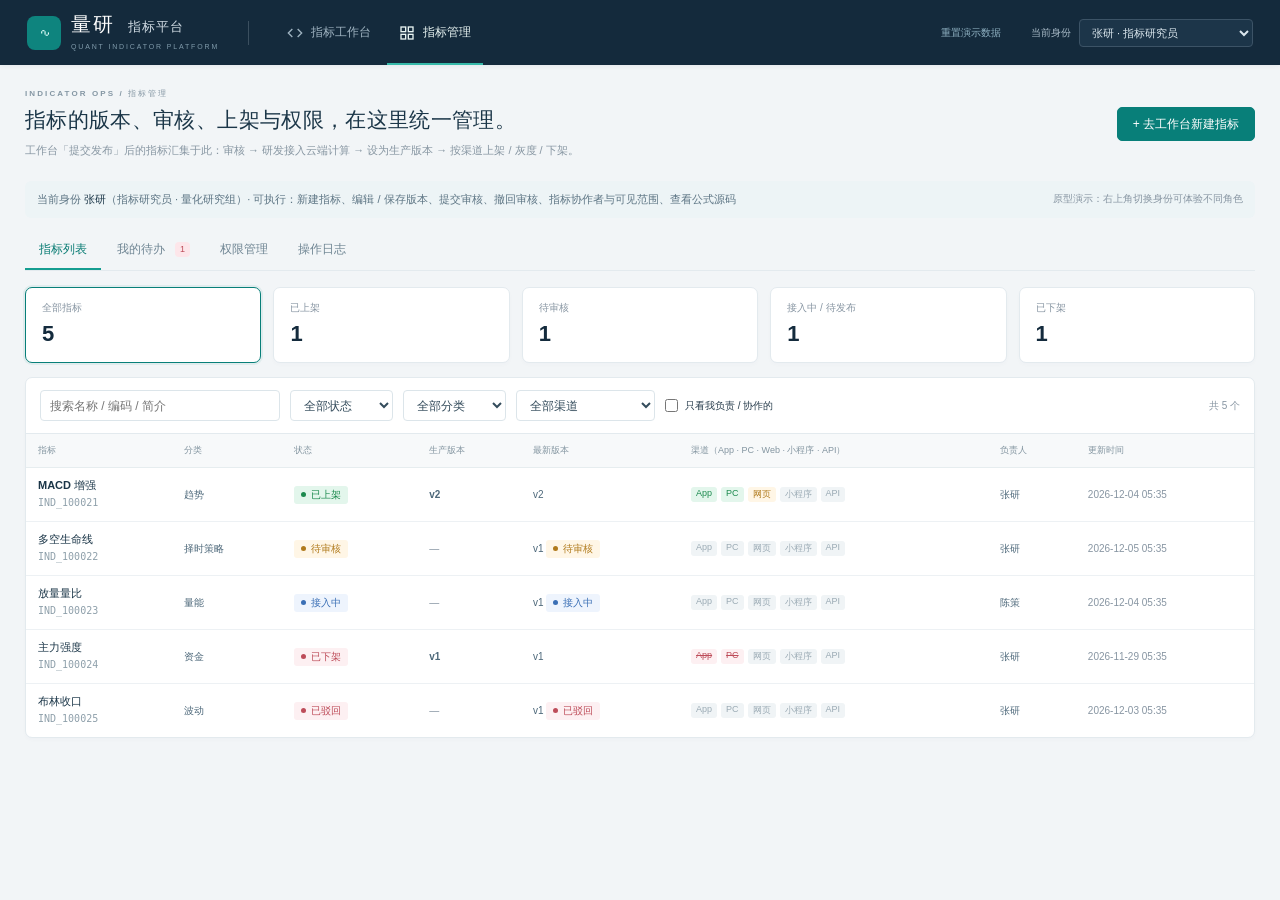
==== admin.html @ 9ba0ec70 "初始发布：量研策略研究工作台静态原型 Co-authored-by: Cursor <cursoragent@cursor.com>" ====
<!doctype html>
<html lang="zh-CN">
  <head>
    <meta charset="UTF-8" />
    <meta name="viewport" content="width=device-width, initial-scale=1.0" />
    <meta name="theme-color" content="#112639" />
    <title>量研 · 指标管理</title>
    <link rel="stylesheet" href="./styles.css?v=20261112m" />
    <link rel="stylesheet" href="./platform.css?v=20261119b" />
  </head>
  <body>
    <header class="topbar">
      <div class="brand">
        <div class="brand-mark" aria-hidden="true">∿</div>
        <div>
          <strong>量研<span>指标平台</span></strong>
          <small>QUANT INDICATOR PLATFORM</small>
        </div>
      </div>
      <nav class="topbar-section topbar-nav" aria-label="平台导航">
        <div class="topbar-divider" aria-hidden="true"></div>
        <a href="./index.html" class="topbar-nav-item"
          ><svg width="16" height="16" viewBox="0 0 24 24" fill="none" stroke="currentColor" stroke-width="2">
            <polyline points="16 18 22 12 16 6" />
            <polyline points="8 6 2 12 8 18" />
          </svg>
          指标工作台</a
        >
        <a href="./admin.html" class="topbar-nav-item active" aria-current="page"
          ><svg width="16" height="16" viewBox="0 0 24 24" fill="none" stroke="currentColor" stroke-width="2">
            <rect x="3" y="3" width="7" height="7" />
            <rect x="14" y="3" width="7" height="7" />
            <rect x="3" y="14" width="7" height="7" />
            <rect x="14" y="14" width="7" height="7" />
          </svg>
          指标管理</a
        >
      </nav>
      <div class="topbar-right">
        <button type="button" class="text-button" id="btn-reset-demo" title="恢复演示数据" style="color: #8fb1c2">重置演示数据</button>
        <label class="identity-switch" title="原型演示：切换身份查看不同角色的可用操作">
          <span>当前身份</span>
          <select id="identity-select" aria-label="切换演示身份"></select>
        </label>
      </div>
    </header>

    <main class="admin-main">
      <div class="page-heading">
        <div>
          <div class="eyebrow">INDICATOR OPS / 指标管理</div>
          <h1>指标的版本、审核、上架与权限，在这里统一管理。</h1>
          <p>工作台「提交发布」后的指标汇集于此：审核 → 研发接入云端计算 → 设为生产版本 → 按渠道上架 / 灰度 / 下架。</p>
        </div>
        <div class="heading-actions">
          <a href="./index.html"><button type="button" class="primary">+ 去工作台新建指标</button></a>
        </div>
      </div>

      <div class="hint-banner" id="identity-banner"></div>

      <div class="admin-tabs" role="tablist" aria-label="指标管理">
        <button type="button" role="tab" data-tab="list" aria-selected="true">指标列表</button>
        <button type="button" role="tab" data-tab="todo" aria-selected="false">我的待办 <span class="count" id="todo-count">0</span></button>
        <button type="button" role="tab" data-tab="perm" aria-selected="false">权限管理</button>
        <button type="button" role="tab" data-tab="logs" aria-selected="false">操作日志</button>
      </div>

      <!-- 指标列表 -->
      <section id="pane-list" role="tabpanel">
        <div class="kpi-row" id="kpi-row"></div>
        <div class="panel">
          <div class="filter-bar">
            <input type="search" id="f-keyword" placeholder="搜索名称 / 编码 / 简介" />
            <select id="f-status" aria-label="状态"></select>
            <select id="f-category" aria-label="分类"></select>
            <select id="f-channel" aria-label="渠道"></select>
            <label class="check-label"><input type="checkbox" id="f-mine" /> 只看我负责 / 协作的</label>
            <span class="spacer"></span>
            <span class="muted small" id="f-summary"></span>
          </div>
          <div class="table-scroll" style="border: 0; border-radius: 0">
            <table class="ind-table">
              <thead>
                <tr>
                  <th>指标</th>
                  <th>分类</th>
                  <th>状态</th>
                  <th>生产版本</th>
                  <th>最新版本</th>
                  <th>渠道（App · PC · Web · 小程序 · API）</th>
                  <th>负责人</th>
                  <th>更新时间</th>
                </tr>
              </thead>
              <tbody id="ind-tbody"></tbody>
            </table>
          </div>
        </div>
      </section>

      <!-- 待办 -->
      <section id="pane-todo" role="tabpanel" hidden></section>

      <!-- 权限 -->
      <section id="pane-perm" role="tabpanel" hidden>
        <div class="grid-2">
          <div class="card">
            <div class="card-head"><h3>平台角色与能力</h3><span class="muted">角色决定「能做什么」，指标级权限决定「能对哪些指标做」</span></div>
            <div class="table-scroll"><table class="perm-matrix" id="perm-matrix"></table></div>
          </div>
          <div class="card">
            <div class="card-head"><h3>成员</h3><span class="muted">仅平台管理员可调整角色</span></div>
            <div class="table-scroll"><table id="member-table"></table></div>
            <div class="card-head" style="margin-top: 16px"><h3>指标级权限规则</h3></div>
            <ul class="muted small" style="margin: 0; padding-left: 16px; line-height: 2">
              <li><b>负责人</b>：创建者默认为负责人，可编辑、提交、管理协作者与可见范围、移交负责人。</li>
              <li><b>编辑协作者</b>：可编辑、保存版本、提交审核；不能改权限。</li>
              <li><b>只读协作者</b>：可查看源码与版本，不能修改。</li>
              <li><b>可见范围</b>：仅负责人与协作者 / 本团队 / 平台全员；审核、研发、运营角色因职责可见全部。</li>
              <li><b>职责分离</b>：提交人不能审核自己的版本；渠道上下架仅发布运营可操作。</li>
              <li><b>不可变版本</b>：保存后的版本源码不可改，修改须生成新版本；生产版本只能被替换或回滚。</li>
            </ul>
          </div>
        </div>
      </section>

      <!-- 日志 -->
      <section id="pane-logs" role="tabpanel" hidden>
        <div class="panel">
          <div class="filter-bar">
            <select id="log-filter-action" aria-label="操作类型"></select>
            <select id="log-filter-ind" aria-label="指标"></select>
            <span class="spacer"></span>
            <span class="muted small">所有状态变更与权限变更均留痕，不可删除</span>
          </div>
          <div class="table-scroll" style="border: 0; border-radius: 0">
            <table>
              <thead><tr><th>时间</th><th>指标</th><th>操作</th><th>操作人</th><th>详情</th></tr></thead>
              <tbody id="log-tbody"></tbody>
            </table>
          </div>
        </div>
      </section>
    </main>

    <!-- 指标详情抽屉 -->
    <div class="detail-overlay" id="detail-overlay" hidden>
      <aside class="detail-drawer" role="dialog" aria-modal="true" aria-labelledby="detail-title">
        <div class="detail-head">
          <div class="detail-head-row">
            <div>
              <h2 id="detail-title"></h2>
              <div class="detail-head-meta" id="detail-meta"></div>
            </div>
            <div class="detail-head-actions" id="detail-actions"></div>
            <button type="button" class="icon-button" id="detail-close" aria-label="关闭">✕</button>
          </div>
          <div class="admin-tabs detail-tabs" role="tablist">
            <button type="button" role="tab" data-dtab="overview" aria-selected="true">概览</button>
            <button type="button" role="tab" data-dtab="versions" aria-selected="false">版本记录</button>
            <button type="button" role="tab" data-dtab="channels" aria-selected="false">分发与上下架</button>
            <button type="button" role="tab" data-dtab="acl" aria-selected="false">权限</button>
            <button type="button" role="tab" data-dtab="logs" aria-selected="false">操作日志</button>
          </div>
        </div>
        <div class="detail-body" id="detail-body"></div>
      </aside>
    </div>

    <!-- 通用操作弹窗 -->
    <div class="modal-mask" id="act-mask" hidden role="presentation">
      <div class="modal modal-md" role="dialog" aria-labelledby="act-title" aria-modal="true">
        <header class="modal-head">
          <h3 id="act-title"></h3>
          <p class="modal-meta" id="act-meta"></p>
        </header>
        <div class="modal-body" id="act-body"></div>
        <footer class="modal-foot">
          <button type="button" id="act-cancel">取消</button>
          <button type="button" class="primary" id="act-ok">确定</button>
        </footer>
      </div>
    </div>

    <div class="toast-region" id="toast-region" aria-live="polite"></div>

    <script src="./indicator-registry.js?v=20261119b"></script>
    <script src="./admin.js?v=20261119a"></script>
  </body>
</html>
---- styles.css ----
/* 量研工作台 · 可交互 HTML 原型 — 视觉对齐参考 demo CSS 变量 */
:root {
  font-family: Inter, -apple-system, BlinkMacSystemFont, "Segoe UI", "PingFang SC",
    "Microsoft YaHei", sans-serif;
  color: #273c4c;
  background: #f2f5f7;
  font-size: 12px;
  font-synthesis: none;
  text-rendering: optimizeLegibility;
  -webkit-font-smoothing: antialiased;
  font-weight: 400;
  --teal: #087f79;
  --teal-hover: #076d68;
  --navy: #142b3d;
  --muted: #8795a2;
  --border: #e3eaee;
  --soft: #f7f9fa;
  --danger: #bd4c59;
  /** 公式编辑器代码区可视高度（不随行数增高） */
  --formula-editor-code-h: 260px;
}

*,
*::before,
*::after {
  box-sizing: border-box;
}

body {
  margin: 0;
  min-width: 360px;
}

button,
input,
select,
textarea {
  font: inherit;
}

button {
  display: inline-flex;
  align-items: center;
  justify-content: center;
  gap: 6px;
  white-space: nowrap;
  border: 1px solid #dce5e9;
  border-radius: 5px;
  background: #fff;
  color: #415766;
  min-height: 31px;
  padding: 6px 11px;
  cursor: pointer;
  line-height: 1.4;
  transition: background 0.15s, border-color 0.15s;
}

button:hover:not(:disabled) {
  background: #f0f7f6;
  border-color: #a9ccc8;
  color: #087b73;
}

button:disabled {
  opacity: 0.45;
  cursor: not-allowed;
}

button.primary {
  color: #fff;
  border-color: var(--teal);
  background: var(--teal);
  font-weight: 500;
}

button.primary:hover:not(:disabled) {
  background: var(--teal-hover);
  border-color: var(--teal-hover);
}

button.text-button {
  border-color: transparent;
  background: transparent;
  padding: 3px 5px;
  min-height: 26px;
  color: var(--teal);
}

button.icon-button {
  border: 0;
  background: transparent;
  padding: 5px;
  min-height: 26px;
  min-width: 26px;
  color: #7e909e;
}

button.danger-button {
  color: var(--danger);
  border-color: #efd1d6;
}

button:focus-visible,
a:focus-visible,
summary:focus-visible {
  outline: 2px solid #16a899;
  outline-offset: 3px;
}

input,
select,
textarea {
  min-width: 0;
  border: 1px solid #dce5ea;
  border-radius: 4px;
  background: #fff;
  color: #344c5c;
  padding: 6px 9px;
  min-height: 31px;
  outline: none;
  transition: border-color 0.15s;
}

input:focus,
select:focus,
textarea:focus {
  border-color: #369e97;
  box-shadow: 0 0 0 2px #0d948812;
}

input:disabled,
select:disabled {
  background: #f3f5f6;
  color: #98a3ad;
}

select {
  padding-right: 24px;
  cursor: pointer;
}

input[type="checkbox"] {
  accent-color: var(--teal);
  width: 13px;
  height: 13px;
  min-height: 0;
  margin: 0;
  vertical-align: middle;
  cursor: pointer;
}

input[type="number"] {
  font-variant-numeric: tabular-nums;
  width: 100%;
  padding-right: 3px;
}

input[type="date"] {
  font-variant-numeric: tabular-nums;
  width: 142px;
  font-size: 11px;
}

textarea {
  resize: vertical;
  width: 100%;
  line-height: 1.7;
}

a {
  color: inherit;
  text-decoration: none;
}

h1,
h2,
h3,
p {
  margin: 0;
}

h2 {
  font-size: 13px;
  font-weight: 600;
}

h3 {
  font-size: 12px;
  font-weight: 600;
  display: flex;
  align-items: center;
  gap: 7px;
}

p {
  line-height: 1.8;
}

small,
.small {
  font-size: 10px;
  line-height: 1.6;
}

strong {
  font-weight: 600;
}

.muted {
  color: var(--muted);
}

.mono {
  font-family: SFMono-Regular, Consolas, monospace;
}

.sr-only {
  position: absolute;
  width: 1px;
  height: 1px;
  padding: 0;
  margin: -1px;
  overflow: hidden;
  clip: rect(0, 0, 0, 0);
  white-space: nowrap;
  border: 0;
}

.skip-link {
  position: absolute;
  left: -9999px;
  z-index: 200;
  padding: 8px 12px;
  background: #fff;
  border: 1px solid var(--border);
}

.skip-link:focus {
  left: 12px;
  top: 12px;
}

/* --- Layout: topbar --- */
.topbar {
  height: 65px;
  background: #142a3c;
  color: #fff;
  display: flex;
  align-items: center;
  padding: 0 27px;
  box-shadow: 0 1px 5px #12334612;
}

.brand {
  display: flex;
  align-items: center;
  gap: 10px;
  flex: none;
}

.brand-mark {
  width: 34px;
  height: 34px;
  border-radius: 8px;
  background: #0e847e;
  display: grid;
  place-items: center;
  color: #e1fffa;
  font-size: 18px;
}

.brand strong {
  font-size: 20px;
  letter-spacing: 2px;
  line-height: 1.1;
}

.brand strong span {
  font-size: 13px;
  font-weight: 400;
  letter-spacing: 1px;
  margin-left: 13px;
  color: #d1dce4;
}

.brand small {
  display: block;
  font-size: 7px;
  letter-spacing: 1.85px;
  color: #809bab;
  margin-top: 6px;
}

.topbar-section {
  height: 100%;
  display: flex;
  align-items: center;
  margin-left: 29px;
  color: #cddde5;
  font-size: 12px;
}

.topbar-section > span:last-child {
  height: 100%;
  border-bottom: 2px solid #36b9a9;
  display: flex;
  align-items: center;
  gap: 8px;
  padding: 2px 8px 0;
}

.topbar-divider {
  height: 24px;
  width: 1px;
  background: #3b4f5f;
  margin-right: 22px;
}

.topbar-right {
  margin-left: auto;
  display: flex;
  align-items: center;
  gap: 24px;
  color: #a9bbc8;
  font-size: 10px;
}

.local-service {
  display: flex;
  align-items: center;
  gap: 7px;
}

.local-service i {
  width: 5px;
  height: 5px;
  border-radius: 50%;
  background: #e4b264;
}

.local-service i.connected {
  background: #51cbb0;
  box-shadow: 0 0 0 3px #51cbb011;
}

.workspace-label {
  border: 1px solid #3c5366;
  border-radius: 4px;
  padding: 5px 9px;
  color: #c5d4de;
}

main {
  padding: 23px 25px 0;
  max-width: 2400px;
  margin: 0 auto;
}

.page-heading {
  display: flex;
  align-items: center;
  justify-content: space-between;
  margin-bottom: 20px;
}

.eyebrow {
  font-size: 8px;
  letter-spacing: 2.1px;
  font-weight: 600;
  color: #8597a4;
}

.page-heading h1 {
  font-size: 21px;
  letter-spacing: 0.35px;
  font-weight: 600;
  color: #1b3648;
  margin: 7px 0;
}

.page-heading p {
  color: #8796a2;
  font-size: 11px;
}

.heading-actions {
  display: flex;
  align-items: flex-end;
  flex-direction: column;
  gap: 9px;
}

.heading-actions button {
  min-height: 34px;
  font-weight: 500;
  padding: 7px 15px;
}

.privacy-note {
  display: flex;
  align-items: center;
  gap: 4px;
  color: #95a2ad;
  font-size: 9px;
}

.panel {
  background: #fff;
  border: 1px solid var(--border);
  border-radius: 7px;
  box-shadow: 0 2px 4px #203d5005;
}

.market-toolbar {
  display: grid;
  column-gap: 13px;
  row-gap: 10px;
  align-items: center;
  width: 100%;
  min-width: 0;
  padding: 14px 17px;
  margin-bottom: 15px;
}

.market-cluster {
  display: flex;
  align-items: center;
  gap: 13px;
  width: max-content;
  justify-self: start;
}

.market-cluster-primary {
  grid-area: primary;
}

.market-cluster-range {
  grid-area: range;
}

.market-cluster-actions {
  grid-area: actions;
}

.market-toolbar .mode-indicator {
  grid-area: status;
  width: max-content;
  justify-self: end;
  margin-left: 0;
}

.market-toolbar .market-scope-hint {
  grid-column: 1 / -1;
}

/* 一行放得下：标的 + 可选区间 + 行情操作 + 右侧状态 */
.market-toolbar[data-layout="wide"]:has(.market-cluster-range:not([hidden])) {
  grid-template-columns: max-content max-content max-content minmax(0, 1fr);
  grid-template-areas: "primary range actions status";
}

.market-toolbar[data-layout="wide"]:not(:has(.market-cluster-range:not([hidden]))) {
  grid-template-columns: max-content max-content minmax(0, 1fr);
  grid-template-areas: "primary actions status";
}

/* 行情类型 + 读取行情整组下到第二行，状态仍在第一行右侧 */
.market-toolbar[data-layout="split"]:has(.market-cluster-range:not([hidden])) {
  grid-template-columns: max-content max-content minmax(0, 1fr);
  grid-template-areas:
    "primary range status"
    "actions actions .";
}

.market-toolbar[data-layout="split"]:not(:has(.market-cluster-range:not([hidden]))) {
  grid-template-columns: max-content minmax(0, 1fr);
  grid-template-areas:
    "primary status"
    "actions .";
}

/* 日期区间再整组下移一行，状态仍在第一行右侧 */
.market-toolbar[data-layout="dates"] {
  grid-template-columns: max-content minmax(0, 1fr);
  grid-template-areas:
    "primary status"
    "range range"
    "actions actions";
}

/* 三组控件各占一行，状态与说明并到最底一行 */
.market-toolbar[data-layout="stack"]:has(.market-cluster-range:not([hidden])) {
  grid-template-columns: minmax(0, 1fr) max-content;
  grid-template-areas:
    "primary primary"
    "range range"
    "actions actions"
    "hint status";
}

.market-toolbar[data-layout="stack"]:not(:has(.market-cluster-range:not([hidden]))) {
  grid-template-columns: minmax(0, 1fr) max-content;
  grid-template-areas:
    "primary primary"
    "actions actions"
    "hint status";
}

.market-toolbar[data-layout="stack"] .market-scope-hint {
  grid-area: hint;
  grid-column: auto;
  align-self: center;
  min-width: 0;
}

.market-toolbar[data-layout="stack"]:not(:has(.market-scope-hint:not([hidden]))) .mode-indicator {
  grid-column: 1 / -1;
}

.toolbar-section-label {
  display: flex;
  align-items: center;
  gap: 8px;
  margin-right: 5px;
  align-self: center;
  color: #375568;
  padding-right: 18px;
  border-right: 1px solid var(--border);
  height: 33px;
  white-space: nowrap;
  flex: none;
}

.field {
  display: flex;
  flex-direction: column;
  gap: 6px;
  min-width: 0;
}

.field > span:first-child {
  font-size: 10px;
  color: #8393a0;
  font-weight: 500;
}

.symbol-field {
  width: 116px;
}

.symbol-search-wrap {
  width: auto;
  min-width: 168px;
  flex: 0 1 240px;
}

.symbol-search-field {
  position: relative;
  width: 100%;
}

.symbol-search-wrap input {
  width: 100%;
}

.symbol-field input {
  font-weight: 600;
  letter-spacing: 0.35px;
}

.symbol-search-list {
  position: absolute;
  left: 0;
  right: 0;
  top: calc(100% + 3px);
  margin: 0;
  padding: 4px 0;
  list-style: none;
  max-height: 220px;
  overflow-y: auto;
  background: #fff;
  border: 1px solid var(--border);
  border-radius: 6px;
  box-shadow: 0 8px 22px rgba(20, 43, 61, 0.12);
  z-index: 40;
}

.symbol-search-item {
  display: flex;
  align-items: baseline;
  gap: 8px;
  padding: 6px 10px;
  cursor: pointer;
  font-size: 11px;
}

.symbol-search-item:hover,
.symbol-search-item.active {
  background: #e8f5f3;
}

.symbol-search-code {
  font-weight: 600;
  color: #142b3d;
  flex-shrink: 0;
}

.symbol-search-name {
  color: var(--muted);
  overflow: hidden;
  text-overflow: ellipsis;
  white-space: nowrap;
}

.ind-pick-intro-block {
  background: #f4faf9;
  border-color: #d4ebe8;
}

.ind-pick-intro .ind-pick-title {
  margin: 0 0 6px;
  font-size: 13px;
  font-weight: 600;
  color: #142b3d;
}

.ind-pick-intro .ind-pick-note {
  margin: 0 0 4px;
  line-height: 1.5;
  font-size: 11px;
}

.mode-field {
  min-width: 170px;
}

.market-scope-field select {
  min-width: 138px;
}

.market-range-fields {
  display: flex;
  align-items: center;
  gap: 13px;
}

.market-range-fields[hidden] {
  display: none !important;
}

.market-scope-hint[hidden] {
  display: none !important;
}

.market-scope-hint {
  margin: 0;
  padding-left: 2px;
}

.date-separator {
  color: #9ba8b1;
  margin-top: 18px;
}

.date-end-wrap {
  position: relative;
  display: inline-flex;
  align-items: center;
  min-width: 9.5rem;
}

.date-end-wrap input[type="date"] {
  width: 100%;
}

.date-end-wrap.is-today input[type="date"]::-webkit-datetime-edit {
  color: transparent;
}

.date-end-wrap.is-today input[type="date"]::-webkit-calendar-picker-indicator {
  opacity: 1;
}

.date-today-badge {
  position: absolute;
  left: 8px;
  top: 50%;
  transform: translateY(-50%);
  font-size: 11px;
  color: #087f79;
  font-weight: 500;
  pointer-events: none;
}

.market-stream-field.market-stream-locked > span {
  color: #9aa5ad;
}

.market-stream-field.market-stream-locked select:disabled {
  opacity: 0.55;
  cursor: not-allowed;
}

.market-load {
  align-self: flex-end;
  height: 31px;
  margin-bottom: 0;
}

.mode-indicator {
  margin-left: auto;
  font-size: 11px;
  white-space: nowrap;
  border-left: 1px solid var(--border);
  padding-left: 20px;
  position: relative;
  color: #bd8731;
}

.mode-indicator small {
  display: block;
  font-size: 9px;
  color: #9aa5ad;
  margin-top: 4px;
}

.mode-indicator.live {
  color: #168877;
}

.mode-indicator.dynamic {
  color: #168877;
}

.mode-indicator.static {
  color: #2f6ebf;
}

.mode-indicator.dynamic small,
.mode-indicator.static small {
  color: inherit;
  opacity: 0.82;
}

.market-stream-field select {
  min-width: 152px;
}

.mode-dot {
  display: inline-block;
  width: 5px;
  height: 5px;
  border-radius: 50%;
  background: currentColor;
  margin-right: 6px;
}

.notice {
  padding: 10px 13px;
  border-radius: 5px;
  font-size: 11px;
  line-height: 1.65;
  border: 1px solid transparent;
  margin: 9px 0;
  overflow-wrap: anywhere;
}

.notice.warning {
  background: #fff9ed;
  border-color: #f2e5c8;
  color: #a67a35;
}

.notice.success {
  background: #f0faf7;
  border-color: #d3eae2;
  color: #287f69;
}

.global-notice {
  display: flex;
  align-items: center;
  gap: 8px;
  margin-bottom: 14px;
}

.global-notice > span {
  flex: 1;
}

.service-notice {
  display: flex;
  align-items: center;
  justify-content: space-between;
  margin: 0 0 12px;
  font-size: 11px;
  color: #83939f;
  background: #edf2f5;
  padding: 4px 10px;
  border-radius: 4px;
}

.workspace-grid {
  display: grid;
  grid-template-columns: minmax(0, 2fr) minmax(0, 3fr);
  gap: 16px;
  align-items: stretch;
  margin-bottom: 17px;
}

.workspace-grid.formula-collapsed {
  grid-template-columns: minmax(0, 0.35fr) minmax(0, 4fr);
}

.panel-heading {
  height: 46px;
  display: flex;
  align-items: center;
  justify-content: space-between;
  border-bottom: 1px solid var(--border);
  padding: 0 15px;
  gap: 10px;
}

.panel-title {
  display: flex;
  align-items: center;
  gap: 7px;
  white-space: nowrap;
}

.section-number {
  font-size: 9px;
  font-family: monospace;
  color: #99abb6;
  border: 1px solid #e2eaee;
  border-radius: 3px;
  padding: 2px 4px;
  margin-right: 3px;
}

.tag {
  display: inline-flex;
  align-items: center;
  gap: 3px;
  font-size: 9px;
  font-weight: 400;
  line-height: 1.6;
  border-radius: 3px;
  padding: 2px 6px;
  white-space: nowrap;
}

.tag.neutral {
  background: #f0f4f6;
  color: #7e939f;
}

.tag.teal {
  background: #eaf7f3;
  color: #168e7e;
}

.formula-panel {
  min-width: 0;
  display: flex;
  flex-direction: column;
  overflow: hidden;
}

.formula-toolbar-v2 {
  display: grid;
  column-gap: 12px;
  row-gap: 8px;
  align-items: center;
  width: 100%;
  min-width: 0;
  padding: 8px 13px;
  border-bottom: 1px solid #eff2f4;
}

.formula-cluster {
  display: flex;
  align-items: center;
  gap: 8px;
  width: max-content;
  justify-self: start;
}

.formula-cluster-ops {
  grid-area: ops;
}

.formula-cluster-plot {
  grid-area: plot;
}

.formula-cluster-save {
  grid-area: save;
  justify-self: end;
}

/* 一行：操作按钮 + 画线方法 + 右侧保存 */
.formula-toolbar-v2[data-layout="wide"] {
  grid-template-columns: max-content max-content minmax(0, 1fr);
  grid-template-areas: "ops plot save";
}

.formula-toolbar-v2[data-layout="wide"] .formula-cluster-save {
  justify-self: end;
}

/* 两行：操作独占首行；次行左画线方法、右保存 */
.formula-toolbar-v2[data-layout="split"] {
  grid-template-columns: minmax(0, 1fr) max-content;
  grid-template-areas:
    "ops ops"
    "plot save";
}

.formula-toolbar-v2[data-layout="split"] .formula-cluster-ops {
  justify-self: start;
}

.formula-toolbar-v2[data-layout="split"] .formula-cluster-plot {
  justify-self: start;
}

.formula-toolbar-v2[data-layout="split"] .formula-cluster-save {
  justify-self: end;
}

.formula-heading-tools {
  display: flex;
  align-items: center;
  gap: 8px;
  flex-shrink: 0;
}

.formula-dialect-label {
  font-size: 10px;
  color: #7e939f;
  white-space: nowrap;
}

.formula-dialect-select {
  min-height: 28px;
  padding: 2px 28px 2px 10px;
  font-size: 11px;
  color: #415766;
  border: 1px solid var(--border);
  border-radius: 5px;
  background: #fff
    url("data:image/svg+xml,%3Csvg xmlns='http://www.w3.org/2000/svg' width='10' height='6' viewBox='0 0 10 6'%3E%3Cpath fill='%238795a2' d='M1 1l4 4 4-4'/%3E%3C/svg%3E")
    no-repeat right 8px center;
  appearance: none;
  cursor: pointer;
  min-width: 96px;
}

.plot-draw-label {
  font-size: 0.78rem;
  color: var(--muted, #6b7280);
  margin-left: 0.35rem;
  white-space: nowrap;
}

.plot-draw-select {
  font-size: 0.82rem;
  padding: 0.28rem 0.45rem;
  border-radius: 6px;
  border: 1px solid var(--border, #e2e6ed);
  background: #fff;
  color: inherit;
  max-width: 9.5rem;
}

.formula-dialect-select:disabled {
  opacity: 0.5;
  cursor: not-allowed;
  background-color: #f4f7f9;
}

.formula-toolbar-v2 .btn-sm {
  min-height: 28px;
  padding: 4px 11px;
  font-size: 11px;
}

#btn-import-indicator,
.btn-import-indicator {
  display: none !important;
}

#formula-heading-tools {
  display: none !important;
}

.formula-toolbar-legacy {
  display: none;
}

.modal-mask {
  position: fixed;
  inset: 0;
  z-index: 200;
  background: rgba(20, 43, 61, 0.42);
  display: flex;
  align-items: center;
  justify-content: center;
  padding: 16px;
}

.modal-mask[hidden] {
  display: none !important;
}

.modal {
  background: #fff;
  border-radius: 8px;
  box-shadow: 0 16px 48px rgba(16, 41, 61, 0.22);
  max-height: min(92vh, 720px);
  display: flex;
  flex-direction: column;
  width: min(560px, 96vw);
  border: 1px solid #e3eaee;
}

.modal-lg {
  width: min(920px, 98vw);
}

.modal-md {
  width: min(680px, 96vw);
}

.modal-ind-import {
  width: min(780px, 96vw);
}

.modal-head {
  padding: 14px 16px 10px;
  border-bottom: 1px solid #eef2f5;
}

.modal-head h3 {
  margin: 0;
  font-size: 15px;
  color: #142b3d;
}

.modal-meta {
  margin: 6px 0 0;
  font-size: 10px;
  color: #8795a2;
}

.modal-body {
  padding: 12px 16px;
  overflow: auto;
  flex: 1;
}

/* 插入函数：主体不整体滚动，由分类/列表/说明分区滚动；说明贴在底栏按钮上方 */
.modal-body-fn {
  display: flex;
  flex-direction: column;
  overflow: hidden;
  min-height: 0;
}

.modal-body-fn .fn-dlg {
  flex: 1 1 auto;
  min-height: 0;
}

.modal-foot {
  padding: 10px 16px;
  border-top: 1px solid #eef2f5;
  display: flex;
  justify-content: flex-end;
  gap: 8px;
}

.fn-toolbar {
  display: flex;
  gap: 10px;
  align-items: center;
  margin-bottom: 10px;
  flex-wrap: wrap;
}

.fn-toolbar input[type="search"] {
  flex: 1;
  min-width: 200px;
  min-height: 30px;
  padding: 5px 10px;
  border: 1px solid #dce5e9;
  border-radius: 5px;
  font-size: 11px;
}

.chk {
  display: inline-flex;
  align-items: center;
  gap: 5px;
  font-size: 10px;
  color: #5a6d7a;
  cursor: pointer;
  white-space: nowrap;
}

.fn-dlg {
  display: flex;
  gap: 10px;
  height: min(420px, 52vh);
  min-height: 280px;
  min-width: 0;
}

.fn-dlg-pick {
  display: flex;
  gap: 10px;
  min-width: 0;
  min-height: 0;
}

.fn-dlg[data-layout="wide"] {
  flex-direction: row;
  align-items: stretch;
}

.fn-dlg[data-layout="wide"] .fn-dlg-pick {
  flex-shrink: 0;
}

.fn-dlg[data-layout="wide"] .fn-detail {
  flex: 1 1 0;
  min-width: 0;
}

/* 窄屏：上为分类+列表，下为与两列同宽的说明（固定于取消/插入按钮上方） */
.fn-dlg[data-layout="stack"] {
  flex-direction: column;
  height: auto;
  max-height: min(440px, 56vh);
}

.fn-dlg[data-layout="stack"] .fn-dlg-pick {
  flex: 1 1 0;
  min-height: 140px;
  overflow: hidden;
}

.fn-dlg[data-layout="stack"] .fn-cats,
.fn-dlg[data-layout="stack"] .fn-list {
  max-height: 100%;
  overflow-y: auto;
}

.fn-dlg[data-layout="stack"] .fn-list {
  flex: 1 1 0;
  width: auto;
  min-width: 160px;
}

.fn-dlg[data-layout="stack"] .fn-detail {
  flex: 0 0 auto;
  width: 100%;
  height: min(168px, 30vh);
  min-height: 120px;
  max-height: min(200px, 34vh);
  overflow-y: auto;
  border-color: #d4ebe7;
  box-shadow: inset 0 2px 0 #eaf7f3;
}

.fn-cats {
  width: 148px;
  flex-shrink: 0;
  border: 1px solid #e5e8ef;
  border-radius: 6px;
  overflow-y: auto;
  font-size: 11px;
}

.fn-cats div {
  padding: 6px 10px;
  cursor: pointer;
  display: flex;
  justify-content: space-between;
  gap: 6px;
  border-bottom: 1px solid #f4f6f9;
}

.fn-cats div:hover {
  background: #f0f7f6;
}

.fn-cats div.active {
  background: #eaf7f3;
  color: #087f79;
  font-weight: 600;
}

.fn-list {
  width: 260px;
  flex-shrink: 0;
  border: 1px solid #e5e8ef;
  border-radius: 6px;
  overflow-y: auto;
  font-size: 11px;
}

.fn-list div[data-idx] {
  padding: 5px 10px;
  cursor: pointer;
  display: flex;
  justify-content: space-between;
  gap: 6px;
  border-bottom: 1px solid #f2f4f8;
}

.fn-list div[data-idx]:hover {
  background: #f0f7f6;
}

.fn-list div[data-idx].active {
  background: #087f79;
  color: #fff;
}

.fn-list div[data-idx].active .muted {
  color: #d4ede9;
}

.fn-list b {
  font-family: Consolas, ui-monospace, monospace;
  font-weight: 600;
}

.fn-detail {
  flex: 1;
  min-width: 0;
  border: 1px solid #e5e8ef;
  border-radius: 6px;
  padding: 12px;
  overflow-y: auto;
  font-size: 11px;
  line-height: 1.65;
}

.fn-detail h4 {
  margin: 0 0 8px;
  font-size: 14px;
  font-family: Consolas, ui-monospace, monospace;
}

.fn-title-cn {
  font-family: inherit;
  font-size: 12px;
  font-weight: normal;
  color: #415766;
}

.fn-usage {
  margin: 6px 0 0;
  padding: 8px 10px;
  background: #f7f9fa;
  border-radius: 4px;
  white-space: pre-wrap;
  word-break: break-word;
  font-family: Consolas, ui-monospace, monospace;
  font-size: 10px;
}

.fn-badge {
  display: inline-block;
  font-size: 9px;
  padding: 1px 6px;
  border-radius: 8px;
  margin-left: 4px;
  vertical-align: middle;
}

.fn-badge-calc {
  background: #eaf7f3;
  color: #087f79;
}

.fn-badge-nocalc {
  background: #eef0f4;
  color: #7c8ba1;
}

.fn-badge-future {
  background: #fff3e0;
  color: #c76a00;
  border-color: #f0c78a;
}

.fn-badge-mai {
  background: #e8f0fe;
  color: #2f5fd0;
}

.ind-tabs {
  display: flex;
  gap: 4px;
  margin-top: 10px;
}

.ind-tabs button {
  min-height: 26px;
  padding: 3px 12px;
  font-size: 10px;
}

.ind-tabs button.active {
  background: #eaf7f3;
  border-color: #a9ccc8;
  color: #087b73;
}

.modal-ind-import.ind-dialog-pick .ind-import-only-tabs,
.modal-ind-import.ind-dialog-pick #ind-import-tabs {
  display: none !important;
  height: 0;
  margin: 0 !important;
  overflow: hidden;
  visibility: hidden;
}

.ind-search {
  width: 100%;
  min-height: 30px;
  padding: 5px 10px;
  margin-bottom: 10px;
  border: 1px solid #dce5e9;
  border-radius: 5px;
  font-size: 11px;
}

.ind-dlg {
  display: flex;
  gap: 10px;
  height: min(360px, 48vh);
  min-height: 240px;
}

.ind-list {
  width: 46%;
  flex-shrink: 0;
  border: 1px solid #e5e8ef;
  border-radius: 6px;
  overflow-y: auto;
  font-size: 11px;
}

.ind-row {
  padding: 8px 10px;
  border-bottom: 1px solid #f2f4f8;
  cursor: pointer;
  display: flex;
  flex-direction: column;
  gap: 2px;
}

.ind-row:hover {
  background: #f7faf9;
}

.ind-row.active {
  background: #eaf7f3;
  box-shadow: inset 3px 0 0 #087f79;
}

.ind-row b {
  font-family: Consolas, ui-monospace, monospace;
  color: #142b3d;
}

.ind-sub {
  font-size: 9px;
}

.ind-detail {
  flex: 1;
  border: 1px solid #e5e8ef;
  border-radius: 6px;
  padding: 12px;
  overflow-y: auto;
  font-size: 11px;
  line-height: 1.6;
}

.ind-detail h4 {
  margin: 0 0 8px;
  font-size: 14px;
}

.ind-formula-source-pre {
  margin: 0;
  padding: 10px 12px;
  max-height: min(320px, 42vh);
  overflow: auto;
  background: #f7f9fb;
  border: 1px solid #e5e8ef;
  border-radius: 6px;
  font-size: 10.5px;
  line-height: 1.55;
  white-space: pre-wrap;
  word-break: break-word;
}

.ind-dialog-pick .ind-search {
  margin-bottom: 10px;
}

.ind-config {
  display: flex;
  flex-direction: column;
  gap: 12px;
}

.ind-config-block {
  border: 1px solid #eef2f5;
  border-radius: 6px;
  padding: 10px;
  background: #fbfcfd;
}

.ind-config-title {
  margin: 0 0 8px;
  font-size: 12px;
  font-weight: 600;
  color: #142b3d;
}

.ind-config-tip {
  margin: 0 0 8px;
  line-height: 1.45;
}

.ind-config-empty {
  margin: 0;
  padding: 24px 8px;
  text-align: center;
}

.ind-param-grid {
  display: grid;
  grid-template-columns: repeat(2, minmax(0, 1fr));
  gap: 8px;
}

.ind-param-row {
  display: flex;
  align-items: center;
  gap: 8px;
  font-size: 11px;
}

.ind-param-key {
  font-family: Consolas, ui-monospace, monospace;
  min-width: 2.8em;
  color: #415766;
}

.ind-param-input {
  flex: 1;
  min-width: 0;
  min-height: 28px;
  padding: 2px 8px;
  border: 1px solid #dce5e9;
  border-radius: 4px;
  font-family: Consolas, ui-monospace, monospace;
  font-size: 11px;
}

.ind-out-list {
  display: flex;
  flex-direction: column;
  gap: 6px;
  max-height: 200px;
  overflow-y: auto;
}

.ind-out-row {
  display: grid;
  grid-template-columns: auto 1fr auto auto minmax(72px, 96px);
  align-items: center;
  gap: 6px;
  padding: 6px 8px;
  border: 1px solid #e8edf0;
  border-radius: 5px;
  background: #fff;
  font-size: 11px;
}

.ind-out-check {
  display: inline-flex;
  align-items: center;
  gap: 6px;
  cursor: pointer;
  white-space: nowrap;
}

.ind-out-name {
  font-family: Consolas, ui-monospace, monospace;
  font-weight: 600;
  color: #087f79;
}

.ind-out-hint {
  font-size: 10px;
  overflow: hidden;
  text-overflow: ellipsis;
  white-space: nowrap;
}

.ind-out-arrow {
  font-size: 10px;
}

.ind-out-var {
  min-height: 26px;
  padding: 2px 6px;
  border: 1px solid #dce5e9;
  border-radius: 4px;
  font-family: Consolas, ui-monospace, monospace;
  font-size: 10px;
  text-transform: uppercase;
}

@media (max-width: 900px) {
  .ind-param-grid {
    grid-template-columns: 1fr;
  }
  .ind-out-row {
    grid-template-columns: 1fr 1fr;
    grid-template-rows: auto auto;
  }
  .ind-out-hint {
    grid-column: 1 / -1;
  }
}

.ind-source-preview {
  margin: 8px 0;
  padding: 8px;
  background: #f7f9fa;
  border-radius: 4px;
  font-size: 10px;
  max-height: 180px;
  overflow: auto;
  white-space: pre-wrap;
}

.editor-filebar {
  height: 31px;
  background: #fbfcfd;
  display: flex;
  align-items: center;
  gap: 6px;
  padding: 0 10px 0 15px;
  color: #4a5f6d;
  border-bottom: 1px solid #f0f3f5;
  font-size: 10px;
  min-width: 0;
}

.editor-filebar-main {
  display: flex;
  align-items: center;
  gap: 4px;
  min-width: 0;
  flex: 1 1 auto;
  width: 100%;
}

.editor-filebar-label {
  flex: 1 1 auto;
  min-width: 0;
  overflow: hidden;
  text-overflow: ellipsis;
  white-space: nowrap;
  color: #365364;
  font-size: 10px;
}

.editor-filebar-gear {
  flex: 0 0 auto;
  min-height: 26px;
  min-width: 26px;
  padding: 4px;
  margin-right: -2px;
  color: #6d8391;
}

.editor-filebar-gear:hover:not(:disabled) {
  color: #087f79;
}

.editor-filebar-gear:disabled,
.editor-filebar-gear[hidden] {
  display: none;
}

.formula-meta-name-field {
  display: flex;
  flex-direction: column;
  gap: 4px;
  margin-bottom: 12px;
  font-size: 11px;
  color: #5a6d7a;
}

.formula-meta-name-field input {
  min-height: 30px;
  padding: 5px 10px;
  border: 1px solid #dce5e9;
  border-radius: 5px;
}

.formula-meta-params-head,
.formula-meta-param-row {
  display: grid;
  grid-template-columns: minmax(0, 1.1fr) minmax(0, 1fr) 28px;
  gap: 8px;
  align-items: center;
}

.formula-meta-params-head {
  margin-bottom: 6px;
}

.formula-meta-params {
  display: flex;
  flex-direction: column;
  gap: 6px;
  max-height: min(280px, 42vh);
  overflow-y: auto;
  margin-bottom: 10px;
}

.formula-meta-param-row input {
  min-height: 28px;
  padding: 4px 8px;
  border: 1px solid #dce5e9;
  border-radius: 5px;
  font-size: 11px;
  min-width: 0;
}

.formula-meta-param-remove {
  min-height: 26px;
  min-width: 26px;
  padding: 2px;
  color: #8fa0ab;
}

.formula-meta-add {
  width: 100%;
}

.formula-meta-add:disabled {
  opacity: 0.45;
}

.editor-host {
  position: relative;
  overflow: hidden;
  display: flex;
  flex-direction: column;
  flex: 0 0 auto;
  height: calc(var(--formula-editor-code-h) + 29px);
  min-height: calc(var(--formula-editor-code-h) + 29px);
  max-height: calc(var(--formula-editor-code-h) + 29px);
}

.editor-host[data-editor-mode="custom"] .builtin-placeholder {
  display: none !important;
  visibility: hidden;
  pointer-events: none;
}

.editor-host[data-editor-mode="builtin"] .code-wrap,
.editor-host[data-editor-mode="builtin"] .formula-editor-statusbar,
.editor-host[data-editor-mode="builtin"] #textarea-formula {
  display: none !important;
  visibility: hidden;
  pointer-events: none;
}

.editor-host[data-editor-mode="builtin"] .builtin-placeholder {
  display: flex !important;
  position: absolute;
  inset: 0;
  z-index: 3;
  height: auto;
  min-height: 0;
}

.code-wrap {
  position: relative;
  display: flex;
  flex: 0 0 var(--formula-editor-code-h);
  height: var(--formula-editor-code-h);
  max-height: var(--formula-editor-code-h);
  min-height: 0;
  border: 1px solid #dce5ea;
  border-radius: 4px;
  background: #fff;
  overflow: hidden;
  font-family: SFMono-Regular, Consolas, monospace;
  font-size: 11px;
  line-height: 20px;
}

.code-gutter {
  width: 42px;
  flex: 0 0 42px;
  align-self: stretch;
  min-height: 0;
  max-height: 100%;
  background: #f7f9fa;
  border-right: 1px solid #e3eaee;
  color: #a0b0ba;
  text-align: right;
  padding: 8px 6px 8px 0;
  overflow: hidden;
  white-space: pre;
  user-select: none;
  line-height: 20px;
}

.code-gutter .err {
  color: #bd4c59;
  font-weight: 700;
}

.code-area {
  position: relative;
  flex: 1 1 0;
  min-width: 0;
  min-height: 0;
  max-height: 100%;
  overflow: hidden;
  contain: layout paint;
}

.code-area pre,
.code-area textarea {
  position: absolute;
  inset: 0;
  margin: 0;
  padding: 8px 10px;
  border: none;
  font: inherit;
  line-height: 20px;
  white-space: pre;
  overflow: auto;
  tab-size: 4;
  letter-spacing: 0;
  resize: none;
  outline: none;
  width: 100%;
  height: 100%;
  border-radius: 0;
  min-height: 0;
}

.code-area pre {
  color: #344c5c;
  pointer-events: none;
}

.code-area textarea {
  color: transparent;
  background: transparent;
  caret-color: #273c4c;
  cursor: text;
}

.code-wrap[hidden],
.code-wrap[hidden] * {
  pointer-events: none !important;
}

.code-area textarea::selection {
  background: rgba(8, 127, 121, 0.22);
  color: transparent;
}

.code-area pre span {
  font-weight: 400;
  font-style: normal;
}

.hl-fn {
  color: #2f5fd0;
}

.hl-attr {
  color: #8e44ad;
}

.hl-num {
  color: #d35400;
}

.hl-str {
  color: #a0522d;
}

.hl-cmt {
  color: #1a9d49;
}

.hl-out {
  color: #c0392b;
}

.hl-param {
  color: #0f8a9c;
}

.hl-err {
  background: rgba(214, 69, 69, 0.14);
  border-radius: 2px;
}

.formula-fn-tooltip {
  position: fixed;
  z-index: 600;
  max-width: min(420px, 92vw);
  padding: 10px 12px;
  background: #fff;
  border: 1px solid #dce5ea;
  border-radius: 8px;
  box-shadow: 0 8px 28px rgba(20, 45, 70, 0.12);
  font-size: 12px;
  line-height: 1.45;
  color: #344c5c;
  pointer-events: none;
}

.formula-fn-tooltip strong {
  display: block;
  margin-bottom: 4px;
  color: #1a3a52;
  font-size: 12px;
}

.formula-fn-tooltip p {
  margin: 4px 0 0;
}

.formula-fn-tooltip-u {
  color: #5a7080;
  font-family: SFMono-Regular, Consolas, ui-monospace, monospace;
  font-size: 11px;
}

.formula-ac-list {
  position: fixed;
  z-index: 650;
  margin: 0;
  padding: 4px 0;
  list-style: none;
  max-height: min(220px, 40vh);
  overflow: auto;
  background: #fff;
  border: 1px solid #c5d4dc;
  border-radius: 6px;
  box-shadow: 0 8px 28px rgba(20, 45, 70, 0.14);
  font-size: 11px;
  pointer-events: auto;
}

.formula-ac-item {
  padding: 5px 10px;
  cursor: pointer;
  display: flex;
  gap: 8px;
  align-items: baseline;
}

.formula-ac-item:hover,
.formula-ac-item.active {
  background: rgba(47, 125, 225, 0.1);
}

.formula-ac-item b {
  color: #2f5fd0;
  font-weight: 600;
}

.formula-ac-item .muted {
  color: #8a94a6;
  font-size: 10px;
}

.formula-editor-statusbar {
  display: flex;
  justify-content: space-between;
  gap: 12px;
  font-size: 10px;
  color: #6d8391;
  background: #f7f9fa;
  border: 1px solid #e3eaee;
  border-top: none;
  border-radius: 0 0 4px 4px;
  padding: 5px 10px;
  flex: 0 0 29px;
  min-height: 29px;
  max-height: 29px;
}

.formula-editor-statusbar .hint {
  color: #2f5fd0;
  overflow: hidden;
  text-overflow: ellipsis;
  white-space: nowrap;
  flex: 1;
}

.editor-status {
  height: 27px;
  padding: 0 13px;
  display: flex;
  align-items: center;
  justify-content: space-between;
  gap: 8px;
  font-size: 9px;
  color: #8c9ca7;
  border-top: 1px solid #f0f3f5;
}

.status-dot,
.error-dot {
  display: inline-block;
  width: 5px;
  height: 5px;
  border-radius: 50%;
  background: #40a698;
  flex: none;
}

.error-dot {
  background: #db6272;
}

.formula-constraint {
  margin: 8px 13px 0;
  padding: 7px 9px;
  border: 1px solid #d9e7e3;
  border-radius: 4px;
  background: #f4f9f7;
  color: #55716a;
  font-size: 10px;
  line-height: 1.5;
}

.formula-actions {
  min-height: 55px;
  display: flex;
  align-items: center;
  justify-content: flex-end;
  padding: 10px 13px;
  border-top: 1px solid var(--border);
  gap: 8px;
}

.diagnostics {
  list-style: none;
  padding: 3px 7px;
  margin: 0;
  border-top: 1px solid var(--border);
  max-height: 100px;
  overflow: auto;
}

.diagnostics li {
  padding: 5px;
  font-size: 10px;
}

.formula-syntax-panel {
  margin: 8px 14px 0;
  border: 1px solid #dce5ea;
  border-radius: 6px;
  background: #f7fafb;
  overflow: hidden;
}

.formula-syntax-head {
  display: flex;
  align-items: center;
  justify-content: space-between;
  gap: 12px;
  padding: 8px 12px;
  background: linear-gradient(180deg, #eef4f6, #f7fafb);
  border-bottom: 1px solid #e3eaee;
  font-size: 11px;
}

.formula-syntax-head strong {
  color: #142b3d;
  font-weight: 600;
}

.formula-syntax-list {
  list-style: none;
  margin: 0;
  padding: 8px 12px 10px;
  max-height: 120px;
  overflow: auto;
  font-size: 10px;
  line-height: 1.55;
}

.formula-syntax-list li {
  padding: 3px 0;
}

.formula-syntax-list li.err {
  color: #bd4c59;
}

.formula-syntax-list li.warn {
  color: #a67c00;
}

.formula-syntax-list li.ok {
  color: #087f79;
}

.formula-syntax-list li.hint {
  color: #8795a2;
}

.builtin-placeholder {
  height: 100%;
  min-height: 0;
  max-height: 100%;
  display: flex;
  flex-direction: column;
  align-items: center;
  justify-content: center;
  gap: 14px;
  background: linear-gradient(150deg, #fff, #f6fafb);
  color: #6d8997;
  text-align: center;
  padding: 25px;
}

.builtin-placeholder h3 {
  font-size: 18px;
  color: #2c5363;
}

.builtin-icon {
  font-size: 36px;
  color: #158f84;
}

.chart-panel {
  min-width: 0;
  display: flex;
  flex-direction: column;
  overflow: hidden;
  min-height: 0;
}

.market-chart {
  position: relative;
  flex: 1 1 auto;
  display: flex;
  flex-direction: column;
  min-height: 420px;
  min-width: 0;
}

.chart-tabs {
  display: flex;
  gap: 4px;
  margin-left: auto;
}

.chart-tabs button {
  min-height: 26px;
  padding: 4px 10px;
  font-size: 10px;
}

.chart-tabs button[aria-selected="true"] {
  background: #eaf7f3;
  border-color: #a9ccc8;
  color: #087b73;
}

.chart-panel-heading {
  flex-wrap: wrap;
  gap: 8px 14px;
}

.chart-panel[data-layout="compact"] .chart-panel-heading {
  justify-content: flex-start;
}

.chart-panel[data-layout="compact"] .chart-heading-title {
  display: none;
}

.chart-panel[data-layout="compact"] .chart-heading-quote {
  margin-left: 0;
  justify-content: flex-start;
  width: 100%;
}

.chart-heading-quote {
  display: flex;
  align-items: center;
  flex-wrap: wrap;
  justify-content: flex-end;
  gap: 10px 14px;
  margin-left: auto;
  min-width: 0;
}

.chart-symbol {
  display: inline-flex;
  align-items: baseline;
  gap: 8px;
  font-weight: 600;
  white-space: nowrap;
  font-size: 12px;
  color: #365364;
}

.chart-symbol-name {
  font-weight: 600;
  color: #142b3d;
  max-width: 8em;
  overflow: hidden;
  text-overflow: ellipsis;
}

.chart-symbol-code {
  font-weight: 600;
  color: #365364;
}

.ohlc {
  display: flex;
  flex-wrap: wrap;
  align-items: center;
  gap: 10px;
  font-size: 9px;
  color: #8fa0ab;
}

.ohlc b {
  color: #637c8c;
  font-weight: 500;
  font-variant-numeric: tabular-nums;
}

.chart-period-toolbar {
  display: flex;
  align-items: center;
  justify-content: space-between;
  gap: 10px;
  min-height: 36px;
  padding: 2px 14px 0;
  border-bottom: none;
  width: 100%;
  min-width: 0;
}

.chart-cluster-period {
  display: flex;
  align-items: center;
  min-width: 0;
  flex: 0 1 auto;
}

.chart-toolbar-trailing {
  display: flex;
  align-items: center;
  gap: 8px;
  flex-shrink: 0;
  margin-left: auto;
}

.chart-panel[data-layout="compact"] .chart-period-toolbar {
  display: grid;
  grid-template-columns: minmax(0, 1fr) auto;
  column-gap: 10px;
  row-gap: 8px;
  grid-template-areas:
    "period period"
    "adj refresh";
  align-items: center;
}

.chart-panel[data-layout="compact"] .chart-toolbar-trailing {
  display: contents;
}

.chart-panel[data-layout="compact"] .chart-cluster-period {
  grid-area: period;
  justify-self: start;
}

.chart-panel[data-layout="compact"] .chart-adj-switch {
  grid-area: adj;
  justify-self: start;
}

.chart-panel[data-layout="compact"] .chart-cluster-refresh {
  grid-area: refresh;
  justify-self: end;
}

.chart-period-switch {
  display: inline-flex;
  flex-wrap: wrap;
  border: 1px solid var(--border);
  border-radius: 5px;
  overflow: hidden;
  background: #fff;
  max-width: 100%;
}

.chart-period-switch button {
  min-height: 26px;
  padding: 3px 8px;
  font-size: 9px;
  border: none;
  border-radius: 0;
  border-right: 1px solid var(--border);
  background: transparent;
  color: #6b7f8c;
}

.chart-period-switch button:last-child {
  border-right: none;
}

.chart-period-switch button.active {
  background: #eaf7f3;
  color: #087b73;
  font-weight: 500;
}

.chart-period-switch button:hover:not(.active) {
  background: #f4f9f8;
}

.chart-period-tools {
  display: flex;
  align-items: center;
  gap: 8px;
  flex-shrink: 0;
  margin-left: auto;
}

.chart-adj-switch {
  display: inline-flex;
  border: 1px solid var(--border);
  border-radius: 5px;
  overflow: hidden;
  background: #fff;
}

.chart-adj-switch button {
  min-height: 26px;
  padding: 3px 9px;
  font-size: 9px;
  border: none;
  border-radius: 0;
  border-right: 1px solid var(--border);
  background: transparent;
  color: #6b7f8c;
}

.chart-adj-switch button:last-child {
  border-right: none;
}

.chart-adj-switch button.active {
  background: #eaf7f3;
  color: #087b73;
  font-weight: 500;
}

.chart-adj-switch button:hover:not(.active) {
  background: #f4f9f8;
}

.plot-legend-tools {
  display: inline-flex;
  align-items: center;
  gap: 4px;
  margin-left: auto;
  flex-shrink: 0;
}

.plot-legend-text-link {
  min-height: unset;
  padding: 0 2px;
  border: none;
  background: none;
  box-shadow: none;
  font-size: 10px;
  font-weight: 500;
  color: #8795a2;
  cursor: pointer;
  white-space: nowrap;
}

.plot-legend-text-link:hover {
  color: #087f79;
  text-decoration: underline;
  background: none;
  border: none;
}

.plot-legend-gear {
  display: inline-flex;
  align-items: center;
  justify-content: center;
  min-width: 22px;
  min-height: 22px;
  padding: 2px;
  border: none;
  background: none;
  color: #9aa5ad;
  cursor: pointer;
  border-radius: 4px;
  box-shadow: none;
}

.plot-legend-gear:hover {
  color: #087f79;
  background: rgba(8, 127, 121, 0.07);
  border: none;
}

.chart-lower-head {
  display: flex;
  align-items: center;
  gap: 8px 12px;
  flex-wrap: nowrap;
  width: 100%;
  min-height: 26px;
  padding-right: 8px;
}

.chart-lower-legend {
  display: flex;
  align-items: baseline;
  gap: 6px 12px;
  flex: 1 1 auto;
  min-width: 0;
  overflow: hidden;
  font-size: 10px;
}

.chart-lower-legend .plot-legend-title:empty {
  display: none;
}

.chart-lower-head .plot-legend-tools--sub {
  margin-left: auto;
}

.chart-lower-head--sub-pane .chart-pane-title {
  color: #087f79;
}

.chart-ind-picker-modal .modal-body {
  padding-top: 8px;
}

.chart-ind-picker-list {
  max-height: min(360px, 50vh);
  overflow-y: auto;
  border: 1px solid #e5e8ef;
  border-radius: 6px;
  background: #fff;
}

.chart-ind-picker-row {
  display: flex;
  flex-direction: column;
  align-items: flex-start;
  gap: 2px;
  width: 100%;
  min-height: auto;
  padding: 9px 12px;
  text-align: left;
  border: none;
  border-bottom: 1px solid #f2f4f8;
  border-radius: 0;
  background: #fff;
  cursor: pointer;
}

.chart-ind-picker-row:last-child {
  border-bottom: none;
}

.chart-ind-picker-row:hover {
  background: #f7faf9;
}

.chart-ind-picker-row.active {
  background: #eaf7f3;
  box-shadow: inset 3px 0 0 #087f79;
}

.chart-ind-picker-row b {
  font-family: Consolas, ui-monospace, monospace;
  font-size: 11px;
  color: #142b3d;
}

.chart-ind-picker-formula-hint {
  display: flex;
  align-items: center;
  gap: 8px;
  padding: 8px 12px;
  margin-bottom: 6px;
  font-size: 10px;
  color: #5a6d7a;
  background: #f5f9fc;
  border: 1px dashed #c8d8e4;
  border-radius: 6px;
}

.chart-ind-picker-formula-badge {
  font-size: 8px;
  font-weight: 600;
  padding: 2px 6px;
  border-radius: 4px;
  background: #e8f0fe;
  color: #2f5fd0;
}

.chart-ind-picker-empty {
  padding: 16px 12px;
  margin: 0;
  font-size: 11px;
}

.plot-legend {
  display: flex;
  align-items: baseline;
  gap: 8px 14px;
  flex-wrap: nowrap;
  min-height: 0;
  margin: 10px 14px 0;
  padding: 0;
  font-size: 10px;
  color: #5a6d7a;
  background: transparent;
  border: none;
  width: calc(100% - 28px);
}

.plot-legend-title {
  font-weight: 600;
  color: #365364;
  flex: 0 0 auto;
  max-width: 100%;
}

.plot-legend-title:empty {
  display: none;
}

.plot-legend-items {
  display: flex;
  flex-wrap: wrap;
  align-items: center;
  gap: 6px 14px;
  flex: 1 1 auto;
  min-width: 0;
  overflow: hidden;
}

.plot-legend-item {
  display: inline-flex;
  align-items: center;
  gap: 5px;
  white-space: nowrap;
}

.plot-legend-item::before {
  content: "";
  width: 10px;
  height: 2px;
  border-radius: 1px;
  background: var(--series-color, #2f7de1);
  flex-shrink: 0;
}

.plot-legend-var {
  color: #77909f;
  font-size: 9px;
}

.plot-legend-val {
  font-family: Consolas, ui-monospace, monospace;
  font-weight: 600;
  font-size: 10px;
  color: #273c4c;
}

.plot-legend-hint {
  font-size: 9px;
}

.legend-line {
  display: inline-block;
  width: 10px;
  height: 2px;
  border-radius: 1px;
  background: #0d9488;
}

.chart-host.chart-stage {
  flex: 1 1 0;
  min-height: 328px;
  height: auto;
  max-height: none;
  position: relative;
  background: #fff;
  display: flex;
  flex-direction: column;
  cursor: default;
  user-select: none;
  touch-action: none;
}

.chart-host.chart-stage canvas,
.chart-time-foot canvas {
  cursor: crosshair;
}

.chart-host.chart-stage.chart-pan-active,
.chart-host.chart-stage.chart-pan-active canvas {
  cursor: grabbing;
}

.chart-pane-stack {
  display: flex;
  flex-direction: column;
  width: 100%;
  flex: 1 1 0;
  min-height: 0;
  height: 100%;
  overflow: hidden;
}

.chart-pane-stack canvas {
  display: block;
  width: 100%;
  flex: none;
}

.chart-main-pane {
  flex: 1 1 0;
  min-height: 188px;
  overflow: hidden;
  display: block;
  background: #fff;
  border-bottom: 2px solid #dce5ea;
  box-shadow: 0 1px 0 rgba(255, 255, 255, 0.8) inset;
}

#chart-canvas-main {
  display: block;
  width: 100%;
}

.chart-sub-box {
  flex: 0 0 auto;
  overflow: hidden;
  border-top: 1px solid #eef0f5;
  background: #fbfcfd;
}

.plot-sub-legend {
  display: flex;
  flex-wrap: wrap;
  align-items: baseline;
  gap: 6px 14px;
  padding: 4px 14px;
  font-size: 10px;
  color: #415766;
  border-bottom: 1px solid #f0f2f6;
}

.plot-sub-legend-title {
  font-weight: 600;
  color: #142b3d;
  margin-right: 4px;
}

.plot-sub-legend-items {
  display: flex;
  flex-wrap: wrap;
  gap: 6px 14px;
}

.chart-vol-box {
  flex: 0 0 auto;
  background: #f3f6f9;
  border-top: 2px solid #cfd8e2;
  overflow: hidden;
}

.chart-pane-head {
  display: flex;
  align-items: center;
  gap: 8px;
  padding: 3px 12px;
  min-height: 22px;
  background: linear-gradient(180deg, #eef2f6 0%, #e8edf2 100%);
  border-bottom: 1px solid #d5dde6;
}

.chart-pane-title {
  font-size: 9px;
  font-weight: 600;
  color: #4a6274;
  letter-spacing: 0.02em;
}

.chart-pane-tag {
  font-size: 8px;
  font-weight: 500;
  color: #7a8f9e;
  padding: 1px 5px;
  border-radius: 3px;
  border: 1px solid #c8d4dc;
  background: #fff;
  font-family: ui-monospace, Consolas, monospace;
}

#chart-canvas-vol {
  display: block;
  background: #f3f6f9;
}

.chart-legend .l-candle-up {
  color: #e53935;
  font-size: 9px;
}

.chart-legend .l-candle-up::before {
  content: "";
  display: inline-block;
  width: 10px;
  height: 8px;
  margin-right: 4px;
  border: 1px solid #e53935;
  background: #fff;
  vertical-align: middle;
}

.chart-legend .l-candle-down {
  color: #2e9d43;
  font-size: 9px;
}

.chart-legend .l-candle-down::before {
  content: "";
  display: inline-block;
  width: 10px;
  height: 8px;
  margin-right: 4px;
  background: #2e9d43;
  vertical-align: middle;
}

.chart-legend .l-c1 {
  color: #2f7de1;
  font-size: 9px;
}

.chart-legend .l-c1::before {
  content: "";
  display: inline-block;
  width: 10px;
  height: 2px;
  margin-right: 4px;
  background: #2f7de1;
  vertical-align: middle;
}

.chart-legend .l-c2 {
  color: #8a94a6;
  font-size: 9px;
}

.chart-crosshair {
  position: absolute;
  inset: 0;
  pointer-events: none;
  z-index: 2;
}

.chart-crosshair-v,
.chart-crosshair-h {
  position: absolute;
  background: rgba(47, 125, 225, 0.45);
}

.chart-crosshair-v {
  width: 1px;
  top: 0;
  bottom: 0;
  left: 0;
}

.chart-crosshair-h {
  height: 1px;
  left: 0;
  right: 56px;
  top: 0;
}

.chart-hover-tip {
  display: none !important;
}

.chart-crosshair-badge {
  position: absolute;
  z-index: 6;
  pointer-events: none;
  background: rgba(48, 52, 58, 0.9);
  color: #fff;
  font-size: 10px;
  font-family: SFMono-Regular, Consolas, ui-monospace, system-ui;
  padding: 3px 7px;
  border-radius: 5px;
  line-height: 1.25;
  white-space: nowrap;
  box-shadow: 0 1px 4px rgba(20, 30, 40, 0.18);
}

.chart-crosshair-badge--price {
  transform: translateY(-50%);
}

.chart-time-foot .chart-crosshair-badge--time {
  position: absolute;
  transform: translate(-50%, -50%);
  z-index: 5;
  pointer-events: none;
}

.ie-panel-messages .msg {
  cursor: pointer;
  padding: 1px 4px;
  border-radius: 3px;
  font-size: 10px;
  line-height: 1.8;
}

.ie-panel-messages .msg.err {
  color: #bd4c59;
}

.ie-panel-messages .msg.warn {
  color: #bc8a3a;
}

.ie-panel-messages .msg.ok {
  color: #287f69;
  font-weight: 600;
}

.chart-placeholder {
  position: absolute;
  inset: 70px 0 30px;
  display: flex;
  flex-direction: column;
  align-items: center;
  justify-content: center;
  gap: 13px;
  color: #93a8b4;
  pointer-events: none;
}

.chart-placeholder.hidden {
  display: none;
}

.chart-loading {
  position: absolute;
  top: 77px;
  left: 16px;
  border: 1px solid #d9e8e6;
  box-shadow: 0 1px 6px #31495714;
  background: #f9fffe;
  color: #308d82;
  padding: 6px 10px;
  border-radius: 4px;
  font-size: 10px;
  z-index: 2;
}

.chart-loading[hidden] {
  display: none;
}

.chart-time-foot {
  position: relative;
  border-top: 1px solid #eef2f4;
  background: #f7f9fa;
  padding: 0;
  flex: 0 0 auto;
  overflow: visible;
}

.chart-time-foot canvas {
  display: block;
  width: 100%;
  height: 26px;
  min-height: 26px;
}

.research-panel {
  overflow: hidden;
}

.research-tabbar {
  display: flex;
  align-items: center;
  justify-content: space-between;
  border-bottom: 1px solid var(--border);
  padding: 0 16px;
  min-height: 48px;
  gap: 12px;
}

.tabs {
  display: flex;
  gap: 20px;
  align-self: stretch;
}

.tabs button {
  position: relative;
  border: 0;
  background: transparent;
  border-radius: 0;
  color: #8799a5;
  padding: 0 7px;
  font-size: 12px;
  gap: 7px;
  min-height: 48px;
}

.tabs button[aria-selected="true"] {
  color: #097d75;
  font-weight: 600;
}

.tabs button[aria-selected="true"]::after {
  content: "";
  position: absolute;
  bottom: -1px;
  left: 0;
  right: 0;
  height: 2px;
  background: #159d90;
}

.count {
  display: inline-block;
  background: #edf2f5;
  border-radius: 4px;
  font-size: 9px;
  padding: 1px 5px;
  color: #7d919f;
  font-weight: 400;
}

.tabs button[aria-selected="true"] .count {
  background: #e6f3ef;
  color: #268b7c;
}

.research-tab-note {
  display: flex;
  align-items: center;
  gap: 6px;
  font-size: 9px;
  color: #9baab2;
  white-space: nowrap;
}

.configuration {
  padding: 19px 20px 0;
}

.configuration-grid {
  display: grid;
  grid-template-columns: minmax(0, 1.45fr) minmax(0, 1fr);
  gap: 24px;
}

.parameter-section {
  min-width: 0;
}

.search-section {
  border-left: 1px solid var(--border);
  padding-left: 24px;
  min-width: 0;
}

.section-heading {
  display: flex;
  align-items: center;
  justify-content: space-between;
  gap: 10px;
  margin-bottom: 13px;
  flex-wrap: wrap;
}

.table-scroll {
  width: 100%;
  overflow: auto;
  border: 1px solid #e7edef;
  border-radius: 5px;
}

table {
  border-collapse: collapse;
  width: 100%;
  font-size: 10px;
  text-align: left;
  font-variant-numeric: tabular-nums;
}

th {
  background: #f7f9fa;
  font-size: 9px;
  font-weight: 500;
  color: #8395a0;
  white-space: nowrap;
  padding: 10px 12px;
  border-bottom: 1px solid #e6edef;
}

td {
  padding: 10px 12px;
  border-bottom: 1px solid #edf1f4;
  white-space: nowrap;
  color: #4d687a;
}

tbody tr:last-child td {
  border-bottom: 0;
}

tbody tr:hover {
  background: #f9fcfc;
}

.parameter-table th,
.parameter-table td {
  padding: 8px;
}

.parameter-table td:nth-child(3) {
  text-align: center;
}

.parameter-table input[type="number"] {
  min-height: 28px;
  height: 28px;
  font-size: 10px;
}

.parameter-table input:disabled {
  background: #f6f8f9;
  border-color: #e9eff2;
  color: #a8b3bc;
}

.constraint-section {
  margin-top: 19px;
}

.constraint-row {
  display: flex;
  gap: 8px;
  margin: 8px 0;
  align-items: center;
}

.constraint-row select {
  width: 31%;
  font-size: 10px;
}

.constraint-row select:nth-child(2) {
  width: 29%;
}

.constraint-row input {
  flex: 1;
  font-size: 10px;
}

.execution-heading {
  margin-top: 21px;
  padding-top: 15px;
  border-top: 1px dashed #e2e9ed;
}

.fields {
  display: grid;
  gap: 12px;
  margin-bottom: 13px;
}

.fields.two {
  grid-template-columns: repeat(2, minmax(0, 1fr));
}

.fields.three {
  grid-template-columns: repeat(3, minmax(0, 1fr));
}

.fields.four {
  grid-template-columns: repeat(4, minmax(0, 1fr));
}

.fields .field > span {
  font-size: 9px;
}

.fields input,
.fields select {
  font-size: 10px;
  min-height: 30px;
  width: 100%;
}

.number-input {
  position: relative;
  min-width: 0;
}

.number-input.with-unit input {
  padding-right: 21px;
}

.number-input.with-unit > span {
  position: absolute;
  right: 9px;
  top: 50%;
  transform: translateY(-50%);
  color: #8b9ba7;
  font-size: 10px;
  pointer-events: none;
}

.risk-control {
  border-top: 1px dashed #e2e9ed;
  padding-top: 12px;
  margin-top: 16px;
}

.check-label {
  display: flex;
  align-items: center;
  gap: 7px;
  font-size: 10px;
  line-height: 1.7;
}

.research-actions {
  border-top: 1px solid var(--border);
  margin: 17px -20px 0;
  min-height: 67px;
  padding: 13px 20px;
  background: #fcfdfd;
  display: flex;
  align-items: center;
  justify-content: space-between;
  gap: 15px;
  flex-wrap: wrap;
}

.estimate-summary {
  display: flex;
  align-items: center;
  gap: 9px;
  min-width: 130px;
}

.estimate-summary strong {
  font-size: 11px;
  color: #345a68;
}

.estimate-summary span {
  display: block;
  color: #98a6af;
  font-size: 9px;
  margin-top: 4px;
}

.action-buttons {
  display: flex;
  gap: 9px;
  align-items: center;
  flex-wrap: wrap;
}

.blocked-reason {
  max-width: 270px;
  text-align: right;
  line-height: 1.7;
  font-size: 9px;
}

.run-progress {
  padding: 11px 20px;
  background: #f1f9f7;
  border-bottom: 1px solid #d9eee7;
  display: flex;
  align-items: center;
  gap: 18px;
  font-size: 11px;
  flex-wrap: wrap;
}

.run-progress[hidden] {
  display: none;
}

.progress-track {
  height: 4px;
  border-radius: 4px;
  background: #e0ebe8;
  flex: 1;
  min-width: 50px;
}

.progress-track > span {
  display: block;
  height: 100%;
  background: #22a894;
  border-radius: 4px;
  transition: width 0.35s;
}

.results-content,
.details-content,
.history-content {
  padding: 19px 20px;
}

.snapshot-warning {
  display: flex;
  align-items: center;
  justify-content: space-between;
  gap: 15px;
  margin: 0 0 15px;
  flex-wrap: wrap;
}

.evaluation-period {
  display: flex;
  gap: 18px;
  flex-wrap: wrap;
  margin: 14px 0 18px;
  font-size: 10px;
  color: #728e9c;
  padding: 10px 12px;
  background: #f6f9fa;
  border-radius: 4px;
}

.evaluation-period > span:last-child {
  margin-left: auto;
}

.metric-strip {
  display: grid;
  grid-template-columns: repeat(10, minmax(0, 1fr));
  margin: 13px 0 19px;
  background: #f8fafb;
  border: 1px solid #e9eef1;
  border-radius: 5px;
  padding: 14px 3px;
}

.metric {
  display: flex;
  flex-direction: column;
  align-items: center;
  padding: 0 4px;
  gap: 8px;
  border-right: 1px solid #e4ebef;
  min-width: 0;
}

.metric:last-child {
  border: 0;
}

.metric span {
  font-size: 9px;
  color: #8b9eaa;
  text-align: center;
}

.metric strong {
  font-size: 15px;
  font-weight: 500;
  color: #315466;
  white-space: nowrap;
  font-variant-numeric: tabular-nums;
}

.best-row {
  background: #f2faf7;
}

.parameter-values span {
  display: inline-block;
  background: #f0f5f6;
  color: #7d929e;
  border-radius: 3px;
  margin: 2px 5px 2px 0;
  padding: 1px 6px;
  white-space: nowrap;
}

.parameter-values b {
  color: #426572;
  font-weight: 500;
}

.table-footnote {
  font-size: 9px;
  color: #9caab3;
  margin-top: 10px;
}

.large-empty {
  min-height: 260px;
  display: flex;
  align-items: center;
  justify-content: center;
  flex-direction: column;
  gap: 13px;
  color: #8fa5b1;
  text-align: center;
  padding: 40px 20px;
}

.large-empty[hidden] {
  display: none;
}

.segmented {
  display: inline-flex;
  gap: 3px;
  background: #f1f5f6;
  border: 1px solid #e5edef;
  border-radius: 5px;
  padding: 3px;
}

.segmented button {
  border: 1px solid transparent;
  background: transparent;
  min-height: 25px;
  padding: 4px 12px;
  color: #839aa7;
  font-size: 10px;
}

.segmented button[aria-pressed="true"] {
  background: #fff;
  border-color: #e4eeee;
  box-shadow: 0 1px 2px #233d4210;
  color: #137d72;
}

.detail-period {
  display: flex;
  align-items: center;
  justify-content: space-between;
  gap: 12px;
  margin: 17px 0;
  flex-wrap: wrap;
}

.equity-legend {
  display: flex;
  align-items: center;
  gap: 15px;
  font-size: 9px;
  margin: 8px 0;
  flex-wrap: wrap;
}

.equity-chart {
  height: 380px;
  min-width: 0;
  border: 1px solid var(--border);
  border-radius: 5px;
  overflow: hidden;
  background: #fbfcfd;
}

.equity-chart canvas {
  display: block;
  width: 100%;
  height: 100%;
}

.execution-tables {
  margin-top: 18px;
}

.ledger {
  max-height: 320px;
}

.ledger thead {
  position: sticky;
  top: 0;
  z-index: 1;
}

.inline-actions {
  display: flex;
  align-items: center;
  gap: 7px;
}

.history-content p {
  margin-bottom: 14px;
}

.app-footer {
  display: flex;
  align-items: center;
  justify-content: space-between;
  padding: 18px 1px;
  color: #9badb7;
  font-size: 9px;
  gap: 14px;
  flex-wrap: wrap;
}

.footer-divider {
  color: #c6d2d9;
  margin: 0 9px;
}

.capabilities {
  position: relative;
}

.capabilities summary {
  cursor: pointer;
  list-style: none;
}

.capabilities summary::-webkit-details-marker {
  display: none;
}

.capabilities dl {
  position: absolute;
  right: 0;
  bottom: 20px;
  max-height: 260px;
  overflow: auto;
  width: 320px;
  background: #fff;
  box-shadow: 0 3px 20px #1b3f5626;
  border: 1px solid var(--border);
  border-radius: 5px;
  padding: 12px;
  z-index: 5;
}

.capabilities dl > div {
  padding: 5px;
  border-bottom: 1px solid #edf2f4;
}

.capabilities dt {
  color: #537888;
}

.capabilities dd {
  margin: 4px 0;
  color: #869ba7;
  overflow-wrap: anywhere;
}

.drawer-overlay {
  position: fixed;
  inset: 0;
  background: #10293d66;
  backdrop-filter: blur(2px);
  z-index: 100;
  display: flex;
  justify-content: flex-end;
}

.drawer-overlay[hidden] {
  display: none;
}

.library-drawer {
  width: min(530px, 100%);
  height: 100%;
  background: #fff;
  display: flex;
  flex-direction: column;
  box-shadow: -5px 0 40px #142c4426;
  outline: 0;
}

.drawer-header {
  display: flex;
  align-items: center;
  justify-content: space-between;
  padding: 19px 23px;
  border-bottom: 1px solid var(--border);
}

.drawer-header h2 {
  font-size: 15px;
  color: #2c4b5f;
}

.drawer-content {
  overflow: auto;
  padding: 20px 23px;
  flex: 1;
}

.save-form {
  background: #f8fbfb;
  border: 1px solid #e1eaea;
  border-radius: 6px;
  padding: 16px;
}

.save-form .field {
  margin-bottom: 12px;
}

.formula-list {
  display: flex;
  flex-direction: column;
  gap: 9px;
}

.formula-card {
  border: 1px solid var(--border);
  padding: 13px;
  border-radius: 5px;
  cursor: pointer;
}

.formula-card.selected {
  border-color: #a1cdc6;
  background: #f8fcfa;
}

.formula-card-actions {
  display: flex;
  align-items: center;
  justify-content: space-between;
  margin-top: 8px;
}

.version-section {
  border-top: 1px solid var(--border);
  padding-top: 16px;
  margin-top: 16px;
}

.version-row {
  display: flex;
  align-items: center;
  justify-content: space-between;
  border-bottom: 1px solid #edf1f3;
  gap: 10px;
  padding: 11px 0;
  font-size: 11px;
}

.research-confirmation {
  width: min(820px, calc(100% - 28px));
  max-height: calc(100dvh - 40px);
  overflow: auto;
  padding: 24px;
  color: inherit;
  background: #fff;
  border: 1px solid var(--border);
  border-radius: 9px;
  box-shadow: 0 16px 64px #142b3d40;
  border: none;
}

.research-confirmation::backdrop {
  background: #10293d80;
}

.research-confirmation h2 {
  font-size: 18px;
  margin-bottom: 8px;
}

.research-confirmation h3 {
  margin-bottom: 10px;
  margin-top: 18px;
}

.confirmation-summary {
  display: grid;
  grid-template-columns: repeat(auto-fit, minmax(240px, 1fr));
  gap: 14px 24px;
  padding: 16px;
  background: var(--soft);
  border-radius: 5px;
}

.confirmation-summary dt {
  color: #6d8391;
  font-size: 10px;
  margin-bottom: 4px;
}

.confirmation-summary dd {
  margin: 0;
  line-height: 1.7;
  overflow-wrap: anywhere;
}

.research-confirmation pre {
  max-height: 180px;
  overflow: auto;
  background: var(--soft);
  padding: 12px;
  font-size: 10px;
  white-space: pre-wrap;
}

.research-confirmation ul {
  padding-left: 18px;
  line-height: 1.8;
  color: #7f704d;
  font-size: 10px;
}

.research-confirmation footer {
  position: sticky;
  bottom: -24px;
  display: flex;
  flex-wrap: wrap;
  justify-content: flex-end;
  align-items: center;
  gap: 10px;
  padding: 16px 0 0;
  background: #fff;
  border-top: 1px solid var(--border);
  margin-top: 16px;
}

.research-confirmation footer > span {
  flex: 1 1 220px;
  font-size: 10px;
  line-height: 1.7;
  color: #6d8391;
}

.toast-region {
  position: fixed;
  inset: 0;
  z-index: 150;
  display: flex;
  flex-direction: column;
  align-items: center;
  justify-content: center;
  gap: 8px;
  padding: 16px;
  pointer-events: none;
  max-width: none;
}

.toast {
  pointer-events: auto;
  background: #1b3648;
  color: #e8f4f2;
  padding: 10px 14px;
  border-radius: 6px;
  font-size: 11px;
  box-shadow: 0 4px 24px #10293d44;
  animation: toast-in 0.25s ease;
  max-width: min(360px, 92vw);
  text-align: center;
}

.toast.success {
  background: #0e5c56;
}

.toast.warn {
  background: #8a6d2e;
}

@keyframes toast-in {
  from {
    opacity: 0;
    transform: translateY(-8px) scale(0.97);
  }
  to {
    opacity: 1;
    transform: translateY(0) scale(1);
  }
}

.pulsing {
  animation: pulse 1.5s ease-in-out infinite;
}

@keyframes pulse {
  50% {
    box-shadow: 0 0 0 4px #25ab9020;
  }
}

@media (max-width: 1190px) {
  .configuration-grid {
    grid-template-columns: minmax(0, 1.35fr) minmax(0, 1fr);
  }

  .metric-strip {
    grid-template-columns: repeat(5, minmax(0, 1fr));
    row-gap: 20px;
  }

  .metric:nth-child(5) {
    border: 0;
  }

  .fields.four {
    grid-template-columns: repeat(2, minmax(0, 1fr));
  }
}

@media (max-width: 940px) {
  .workspace-grid {
    grid-template-columns: minmax(0, 43fr) minmax(0, 57fr);
  }

  .configuration-grid {
    grid-template-columns: minmax(0, 1fr);
  }

  .search-section {
    padding-left: 0;
    border-left: 0;
    border-top: 1px solid var(--border);
    padding-top: 18px;
  }

  .research-tab-note {
    display: none;
  }
}

@media (max-width: 720px) {
  main {
    padding: 16px 11px 0;
  }

  .topbar {
    height: 58px;
    padding: 0 14px;
  }

  .topbar-section {
    display: none;
  }

  .workspace-grid {
    grid-template-columns: minmax(0, 1fr);
  }

  .workspace-grid.formula-collapsed {
    grid-template-columns: minmax(0, 1fr);
  }

  .metric-strip {
    grid-template-columns: repeat(3, minmax(0, 1fr));
  }

  .metric:nth-child(3n) {
    border: 0;
  }

  .tabs {
    gap: 8px;
    flex-wrap: wrap;
  }
}

/* ---------- 研究工作台（2026-11 改版） ---------- */
.tag.danger {
  background: #fbecee;
  color: #b14653;
}

.notice.info {
  background: #eef5fc;
  border-color: #d6e6f6;
  color: #3a6a96;
}

.text-up {
  color: #d23f3f;
}

.text-down {
  color: #1f9a5a;
}

.text-warn {
  color: #a67a35;
}

.empty-row {
  text-align: center;
  color: #9caab3;
  padding: 18px 12px;
}

.research-capability {
  display: flex;
  align-items: baseline;
  gap: 10px;
  flex-wrap: wrap;
  padding: 10px 13px;
  border-radius: 5px;
  border: 1px solid var(--border);
  background: var(--soft);
  font-size: 11px;
  margin-bottom: 8px;
}

.research-capability strong {
  font-size: 12px;
}

.research-capability span {
  color: #6f8796;
  line-height: 1.6;
}

.research-capability[data-state="ok"] {
  background: #f0faf7;
  border-color: #d3eae2;
}

.research-capability[data-state="ok"] strong {
  color: #168e7e;
}

.research-capability[data-state="plot"] {
  background: #f4f7fb;
  border-color: #dfe7f1;
}

.research-capability[data-state="plot"] strong {
  color: #3a6a96;
}

.research-dataset {
  margin: 0 0 14px;
  font-size: 10px;
}

.research-form {
  border: 0;
  margin: 0;
  padding: 0;
  min-width: 0;
}

.research-form:disabled {
  opacity: 0.7;
}


.parameter-table tr.is-optimized td {
  background: #f6fbfa;
}

.parameter-table td[data-cell="count"] {
  color: #6f8796;
  text-align: center;
}

.field-note {
  margin: -4px 0 8px;
  line-height: 1.6;
}

.sub-heading {
  font-size: 11px;
  font-weight: 600;
  color: #4d687a;
  margin: 12px 0 8px;
}

.genetic-settings {
  border-top: 1px dashed #e2e9ed;
  padding-top: 4px;
}

.trading-rules {
  border-top: 1px dashed #e2e9ed;
  padding-top: 13px;
  margin-top: 10px;
}

.rules-grid {
  display: grid;
  grid-template-columns: repeat(2, minmax(0, 1fr));
  gap: 6px 14px;
  margin: 0 0 10px;
  font-size: 10px;
}

.rules-grid div {
  display: flex;
  gap: 8px;
  min-width: 0;
}

.rules-grid dt {
  color: #8b9ba7;
  white-space: nowrap;
}

.rules-grid dd {
  margin: 0;
  color: #3f5d6d;
}

.risk-panel {
  margin-top: 18px;
  padding-top: 14px;
  border-top: 1px dashed #e2e9ed;
}

.risk-master strong {
  font-size: 12px;
}

.inline-field {
  display: flex;
  align-items: center;
  gap: 8px;
  flex-direction: row;
}

.inline-field > span:first-child {
  font-size: 10px;
  white-space: nowrap;
}

.inline-field select {
  font-size: 10px;
  min-height: 28px;
}

.risk-engine-notice {
  display: flex;
  align-items: center;
  gap: 8px;
}

.risk-rules {
  display: grid;
  grid-template-columns: repeat(auto-fill, minmax(250px, 1fr));
  gap: 10px;
  margin: 4px 0 10px;
}

.risk-rule {
  border: 1px solid var(--border);
  border-radius: 5px;
  padding: 9px 11px;
  background: #fff;
  transition: border-color 0.15s, background 0.15s;
}

.risk-rule.is-active {
  border-color: #bfe3d9;
  background: #f6fbfa;
}

.risk-rule p {
  margin: 6px 0 0;
  font-size: 10px;
  color: #5d7685;
  line-height: 2.2;
}

.risk-panel.is-off .risk-rule {
  opacity: 0.6;
}

.number-input.inline {
  display: inline-block;
  width: 64px;
  vertical-align: middle;
}

.number-input.inline input {
  width: 100%;
  min-height: 24px;
  height: 24px;
  font-size: 10px;
  padding: 2px 6px;
}

.number-input.inline.with-unit input {
  padding-right: 18px;
}

.inline-select {
  font-size: 10px;
  min-height: 24px;
  height: 24px;
  padding: 0 6px;
}

.research-errors {
  margin: 14px 0 0;
  padding: 9px 13px 9px 28px;
  border-radius: 5px;
  background: #fdf1f2;
  border: 1px solid #f3d6da;
  color: #a5404d;
  font-size: 10px;
  line-height: 1.8;
}

.research-errors[hidden] {
  display: none;
}

.results-title {
  display: flex;
  align-items: center;
  gap: 8px;
  flex-wrap: wrap;
}

.results-toolbar {
  display: flex;
  align-items: center;
  justify-content: space-between;
  gap: 12px;
  margin: 4px 0 8px;
}

.result-table th.sortable {
  cursor: pointer;
  user-select: none;
}

.result-table th.sortable:hover,
.result-table th.sortable.active {
  color: #137d72;
}

.result-table tbody tr[data-cid] {
  cursor: pointer;
}

.result-table tr.selected-row td {
  background: #e9f6f2;
}

.result-table tr.selected-row td:first-child {
  box-shadow: inset 3px 0 0 #159d90;
}

.result-table tr.ineligible-row td {
  color: #9aabb5;
}

.result-table .reason {
  display: block;
  margin-top: 3px;
  color: #b06a74;
  font-size: 9px;
  white-space: normal;
}

.results-pager {
  display: flex;
  align-items: center;
  justify-content: flex-end;
  gap: 10px;
  margin-top: 8px;
}

.results-pager:empty {
  display: none;
}

.candidate-detail {
  margin-top: 22px;
  padding-top: 18px;
  border-top: 1px solid var(--border);
  scroll-margin-top: 12px;
}

.candidate-detail[hidden] {
  display: none;
}

.candidate-title {
  display: flex;
  align-items: center;
  gap: 8px;
  flex-wrap: wrap;
  min-width: 0;
}

.candidate-title h3 {
  margin: 0;
}

.equity-chart {
  position: relative;
  height: 360px;
}

.equity-chart[hidden],
.equity-legend[hidden],
.execution-tables[hidden] {
  display: none;
}

.equity-tip {
  position: absolute;
  top: 10px;
  display: flex;
  flex-direction: column;
  gap: 3px;
  padding: 7px 9px;
  font-size: 10px;
  color: #3f5d6d;
  background: rgba(255, 255, 255, 0.95);
  border: 1px solid var(--border);
  border-radius: 4px;
  box-shadow: 0 2px 8px #233d4215;
  pointer-events: none;
  white-space: nowrap;
}

.equity-tip[hidden] {
  display: none;
}

.trade-mark-chip {
  border: 1px solid #f1d2d2;
  background: #fff5f5;
  color: #b84040;
  font-size: 10px;
  border-radius: 10px;
  padding: 1px 8px;
  min-height: 20px;
  cursor: pointer;
}

.trade-mark-chip[hidden] {
  display: none;
}

#history-empty[hidden] {
  display: none;
}

.research-panel [hidden] {
  display: none !important;
}

#param-def-tbody .type-label,
#param-opt-tbody .type-label {
  margin-left: 6px;
  padding: 1px 6px;
  border-radius: 4px;
  background: #eef2f4;
  color: #64748b;
  font-size: 11px;
}

/* ---------- 研究区：线性流程布局 ---------- */
.flow-steps {
  display: flex;
  align-items: center;
  gap: 4px;
  margin: 0;
  padding: 0;
  list-style: none;
  counter-reset: flow;
  font-size: 10px;
  color: #8b9ba7;
  white-space: nowrap;
}

.flow-steps li {
  counter-increment: flow;
  display: flex;
  align-items: center;
  gap: 4px;
}

.flow-steps li::before {
  content: counter(flow);
  display: inline-grid;
  place-items: center;
  width: 15px;
  height: 15px;
  border-radius: 50%;
  background: #eef3f5;
  color: #6f8796;
  font-size: 9px;
}

.flow-steps li + li::after {
  order: -1;
  content: "→";
  margin-right: 4px;
  color: #c3ced5;
}

.research-context {
  padding: 14px 20px 0;
}

.research-pane,
.results-content,
.history-content {
  padding: 4px 20px 20px;
}

.flow-section {
  padding: 16px 0 18px;
  border-bottom: 1px dashed #e2e9ed;
}

.flow-section:last-child {
  border-bottom: 0;
}

.flow-head {
  display: flex;
  align-items: flex-start;
  gap: 10px;
  margin-bottom: 12px;
}

.flow-head > div:not(.flow-actions) {
  flex: 1;
  min-width: 0;
}

.flow-head h3 {
  margin: 0 0 3px;
  font-size: 13px;
}

.flow-head p {
  margin: 0;
}

.flow-no {
  flex: none;
  display: inline-grid;
  place-items: center;
  width: 20px;
  height: 20px;
  border-radius: 50%;
  background: #159d90;
  color: #fff;
  font-size: 11px;
  font-weight: 600;
  margin-top: 1px;
}

.flow-actions {
  margin-left: auto;
  flex-wrap: wrap;
  justify-content: flex-end;
}

.cond-grid {
  display: grid;
  grid-template-columns: minmax(0, 1.4fr) minmax(0, 1fr);
  gap: 14px;
}

.cond-block {
  border: 1px solid var(--border);
  border-radius: 6px;
  padding: 12px 14px 4px;
  background: #fff;
  min-width: 0;
}

.cond-block.risk-panel {
  margin-top: 14px;
  border-top: 1px solid var(--border);
  padding-top: 12px;
}

.cond-title {
  display: flex;
  align-items: center;
  justify-content: space-between;
  gap: 10px;
  flex-wrap: wrap;
  margin-bottom: 10px;
}

.cond-title h4 {
  margin: 0;
  font-size: 12px;
}

.cond-summary {
  border: 1px solid var(--border);
  border-radius: 6px;
  padding: 10px 14px;
  background: var(--soft);
}

.pane-footer {
  position: sticky;
  bottom: 0;
  z-index: 2;
  display: flex;
  align-items: center;
  justify-content: space-between;
  gap: 14px;
  flex-wrap: wrap;
  margin: 0 -20px;
  padding: 12px 20px;
  border-top: 1px solid var(--border);
  border-bottom: 1px solid var(--border);
  background: #fcfdfdf2;
  backdrop-filter: blur(4px);
}

.footer-info {
  display: flex;
  align-items: baseline;
  gap: 10px;
  font-size: 11px;
  flex-wrap: wrap;
}

.plot-only-footer {
  display: none;
}

.research-panel.is-plot-only .plot-only-footer {
  display: flex;
}

.research-panel.is-plot-only .research-only {
  display: none !important;
}

.estimate-summary {
  display: flex;
  align-items: center;
  gap: 16px;
  padding: 8px 14px;
  border-radius: 6px;
  border: 1px solid var(--border);
  background: #fff;
  min-width: 0;
  flex: 1 1 420px;
}

.estimate-summary[data-level="ok"] {
  border-color: #cfe9e0;
  background: #f3fbf8;
}

.estimate-summary[data-level="warn"] {
  border-color: #f0dfb5;
  background: #fffaf0;
}

.estimate-summary[data-level="danger"] {
  border-color: #f3d0d4;
  background: #fdf3f4;
}

.estimate-figure {
  display: flex;
  flex-direction: column;
  min-width: 82px;
}

.estimate-figure strong {
  font-size: 16px;
  color: #234a58;
  font-variant-numeric: tabular-nums;
}

.estimate-summary[data-level="warn"] .estimate-figure strong {
  color: #a86b00;
}

.estimate-summary[data-level="danger"] .estimate-figure strong {
  color: #b3364a;
}

.estimate-figure span,
.estimate-summary .estimate-figure span {
  margin-top: 2px;
  font-size: 9px;
  color: #8b9ba7;
}

.estimate-text {
  display: flex;
  flex-direction: column;
  gap: 2px;
  font-size: 10px;
  color: #5d7685;
  min-width: 0;
  border-left: 1px solid #e3eaee;
  padding-left: 14px;
}

.estimate-text b {
  color: #345a68;
  font-weight: 600;
}

.estimate-text span {
  margin: 0;
  color: #7b909d;
  font-size: 10px;
  line-height: 1.6;
}

.research-panel .btn-sm {
  min-height: 28px;
  padding: 0 10px;
  font-size: 11px;
}

.notice-list {
  margin: 8px 0;
  padding: 8px 12px 8px 26px;
  border-radius: 5px;
  background: #fffaf0;
  border: 1px solid #f0dfb5;
  color: #8a5a00;
  font-size: 10px;
  line-height: 1.8;
}

.report {
  margin-top: 10px;
}

.results-best {
  display: flex;
  align-items: center;
  gap: 16px;
  flex-wrap: wrap;
  padding: 12px 14px;
  margin: 12px 0 14px;
  border: 1px solid #cfe9e0;
  border-radius: 6px;
  background: #f3fbf8;
}

.results-best:empty {
  display: none;
}

.best-head {
  display: flex;
  align-items: center;
  gap: 8px;
  flex-wrap: wrap;
  min-width: 0;
}

.best-metrics {
  display: flex;
  gap: 18px;
  flex-wrap: wrap;
  flex: 1;
}

.best-metrics div {
  display: flex;
  flex-direction: column;
  gap: 2px;
}

.best-metrics span {
  font-size: 9px;
  color: #8b9ba7;
}

.best-metrics strong {
  font-size: 13px;
  color: #234a58;
  font-variant-numeric: tabular-nums;
}

.detail-nav {
  display: flex;
  align-items: center;
  gap: 14px;
  flex-wrap: wrap;
  margin: 12px 0;
}

.detail-nav .candidate-title {
  flex: 1;
}

.detail-actions {
  display: flex;
  align-items: flex-start;
  justify-content: space-between;
  gap: 14px;
  flex-wrap: wrap;
  margin-bottom: 10px;
}

.compare-table {
  max-width: 760px;
  flex: 1 1 520px;
}

#details-compare td,
#details-compare th {
  padding: 7px 10px;
}

.parameter-table .range-text {
  color: #6f8796;
  font-size: 10px;
}

.fn-src-tdx {
  display: inline-block;
  margin-left: 4px;
  padding: 0 3px;
  border-radius: 3px;
  background: #eef3fb;
  color: #3a6a96;
  font-size: 9px;
  font-style: normal;
  line-height: 14px;
}

.fn-badge-tdx {
  background: #eef3fb;
  color: #3a6a96;
}

@media (max-width: 1100px) {
  .cond-grid {
    grid-template-columns: minmax(0, 1fr);
  }

  .flow-steps {
    display: none;
  }
}
---- platform.css ----
/* 指标平台 · 工作台与管理后台共用（导航、身份、状态、发布弹窗、后台布局） */

.modal-foot[hidden],
.publish-modal [hidden],
#act-body [hidden],
.detail-drawer [hidden] {
  display: none !important;
}

/* ---------- 编辑公式弹窗：我的公式删除 ---------- */
.ind-row {
  position: relative;
}

.ind-row .ind-del {
  position: absolute;
  top: 6px;
  right: 8px;
  min-height: 0;
  padding: 1px 6px;
  font-size: 11px;
  color: #bd4c59;
  visibility: hidden;
}

.ind-row:hover .ind-del,
.ind-row.active .ind-del {
  visibility: visible;
}

/* ---------- 顶栏导航 ---------- */
.topbar-nav {
  gap: 4px;
}

.topbar-nav .topbar-nav-item {
  height: 100%;
  display: flex;
  align-items: center;
  gap: 8px;
  padding: 2px 12px 0;
  color: #9fb3c1;
  border-bottom: 2px solid transparent;
  transition: color 0.15s;
}

.topbar-nav .topbar-nav-item:hover {
  color: #e2eef3;
}

.topbar-nav .topbar-nav-item.active {
  color: #e8f4f2;
  border-bottom-color: #36b9a9;
}

/* 覆盖 styles.css 中 .topbar-section > span:last-child 的下划线规则 */
.topbar-nav > span:last-child {
  border-bottom: 0;
}

.identity-switch {
  display: flex;
  align-items: center;
  gap: 8px;
  color: #a9bbc8;
  font-size: 10px;
}

.identity-switch select {
  min-height: 28px;
  padding: 3px 24px 3px 8px;
  background: #1c3549;
  border-color: #3c5366;
  color: #dbe7ee;
  font-size: 11px;
}

/* ---------- 状态色 ---------- */
.st {
  display: inline-flex;
  align-items: center;
  gap: 5px;
  font-size: 10px;
  line-height: 1.6;
  border-radius: 3px;
  padding: 1px 7px;
  white-space: nowrap;
  background: #f0f4f6;
  color: #6f8593;
}

.st::before {
  content: "";
  width: 5px;
  height: 5px;
  border-radius: 50%;
  background: currentColor;
}

.st[data-tone="warn"] {
  background: #fff6e6;
  color: #b07a1c;
}

.st[data-tone="danger"] {
  background: #fdf0f2;
  color: #bd4c59;
}

.st[data-tone="info"] {
  background: #eef4fd;
  color: #3a6fb5;
}

.st[data-tone="teal"] {
  background: #eaf7f3;
  color: #168e7e;
}

.st[data-tone="online"] {
  background: #e3f6ec;
  color: #1c8a4e;
}

/* ---------- 工作台：文件栏指标标识 ---------- */
.indicator-chip {
  flex: 0 0 auto;
  min-height: 21px;
  padding: 1px 8px;
  font-size: 10px;
  border-radius: 10px;
  border: 1px solid #dfe7eb;
  background: #fff;
  color: #6f8593;
  max-width: 55%;
  overflow: hidden;
  text-overflow: ellipsis;
}

.indicator-chip[data-tone="none"] {
  border-style: dashed;
  color: #94a4af;
}

.indicator-chip[data-tone="warn"] {
  border-color: #f0dcb4;
  background: #fff9ee;
  color: #a5721a;
}

.indicator-chip[data-tone="danger"] {
  border-color: #f0cfd5;
  background: #fdf3f4;
  color: #bd4c59;
}

.indicator-chip[data-tone="info"] {
  border-color: #cfdcf2;
  background: #f2f6fd;
  color: #3a6fb5;
}

.indicator-chip[data-tone="teal"],
.indicator-chip[data-tone="online"] {
  border-color: #c7e7dd;
  background: #effaf6;
  color: #168e7e;
}

.formula-actions-sep {
  width: 1px;
  height: 20px;
  background: var(--border);
  margin: 0 2px;
}

button.publish-button {
  border-color: #142b3d;
  background: #142b3d;
  color: #fff;
  font-weight: 500;
}

button.publish-button:hover:not(:disabled) {
  background: #1f3d55;
  border-color: #1f3d55;
  color: #fff;
}

/* ---------- 发布弹窗 ---------- */
.publish-modal {
  max-height: min(94vh, 860px);
}

.publish-body {
  padding: 4px 18px 14px;
}

.pub-section {
  padding: 14px 0 12px;
  border-bottom: 1px dashed #e7edf0;
}

.pub-section:last-child {
  border-bottom: 0;
}

.pub-section h4 {
  margin: 0 0 10px;
  font-size: 12px;
  color: #1b3648;
  display: flex;
  align-items: center;
  gap: 8px;
}

.pub-section h4 small {
  font-weight: 400;
  font-size: 10px;
}

.pub-no {
  width: 18px;
  height: 18px;
  border-radius: 50%;
  background: #e6f3ef;
  color: #168e7e;
  display: inline-grid;
  place-items: center;
  font-size: 10px;
  font-weight: 600;
}

.pub-checks {
  list-style: none;
  margin: 0;
  padding: 0;
  display: grid;
  grid-template-columns: repeat(2, minmax(0, 1fr));
  gap: 6px 16px;
}

.pub-checks li {
  display: flex;
  align-items: flex-start;
  gap: 7px;
  font-size: 11px;
  line-height: 1.6;
  color: #4d687a;
}

.pub-checks li i {
  flex: none;
  width: 16px;
  height: 16px;
  border-radius: 50%;
  display: grid;
  place-items: center;
  font-style: normal;
  font-size: 10px;
  font-weight: 700;
  margin-top: 1px;
}

.pub-checks li[data-level="ok"] i {
  background: #e3f6ec;
  color: #1c8a4e;
}

.pub-checks li[data-level="warn"] i {
  background: #fff3dc;
  color: #b07a1c;
}

.pub-checks li[data-level="block"] {
  color: #bd4c59;
}

.pub-checks li[data-level="block"] i {
  background: #fde6ea;
  color: #bd4c59;
}

.pub-grid {
  display: grid;
  grid-template-columns: repeat(3, minmax(0, 1fr));
  gap: 10px 14px;
}

.pub-span2 {
  grid-column: span 2;
}

.pub-table td {
  padding: 6px 10px;
}

.pub-table input[type="text"],
.pub-table select {
  min-height: 27px;
  padding: 3px 7px;
  font-size: 11px;
}

.pub-table input[type="text"] {
  width: 120px;
}

.pub-tag-signal {
  background: #fff1e6;
  color: #c0672a;
}

.pub-sub-head {
  display: flex;
  align-items: baseline;
  gap: 10px;
  margin: 12px 0 6px;
  font-size: 11px;
  color: #1b3648;
}

.pub-diff {
  margin-top: 10px;
}

.pub-calc {
  display: grid;
  gap: 10px;
}

.pub-checks-inline {
  display: flex;
  flex-wrap: wrap;
  gap: 6px 14px;
  padding-top: 2px;
}

.pub-check,
.pub-radio {
  display: inline-flex;
  align-items: center;
  gap: 5px;
  font-size: 11px;
  color: #415766;
  cursor: pointer;
}

.pub-radio input {
  accent-color: var(--teal);
  margin: 0;
}

#pub-note {
  min-height: 52px;
}

.publish-foot {
  align-items: center;
}

.publish-foot-hint {
  margin-right: auto;
  font-size: 11px;
  color: #8795a2;
}

.publish-foot-hint[data-level="warn"] {
  color: #b07a1c;
}

.publish-done {
  padding: 26px 10px 18px;
  text-align: center;
}

.publish-done h3 {
  justify-content: center;
  font-size: 16px;
  color: #142b3d;
  margin: 10px 0 4px;
}

.publish-done-icon {
  width: 44px;
  height: 44px;
  border-radius: 50%;
  background: #e3f6ec;
  color: #1c8a4e;
  font-size: 22px;
  display: grid;
  place-items: center;
  margin: 0 auto;
}

.publish-flow {
  list-style: none;
  margin: 22px auto 4px;
  padding: 0;
  display: grid;
  grid-template-columns: repeat(5, minmax(0, 1fr));
  max-width: 760px;
  counter-reset: flow;
}

.publish-flow li {
  position: relative;
  padding: 30px 6px 0;
  display: flex;
  flex-direction: column;
  gap: 3px;
  font-size: 10px;
  color: #8795a2;
}

.publish-flow li::before {
  counter-increment: flow;
  content: counter(flow);
  position: absolute;
  top: 0;
  left: 50%;
  transform: translateX(-50%);
  width: 22px;
  height: 22px;
  border-radius: 50%;
  background: #eef2f5;
  color: #8795a2;
  display: grid;
  place-items: center;
  font-weight: 600;
  z-index: 1;
}

.publish-flow li + li::after {
  content: "";
  position: absolute;
  top: 11px;
  right: 50%;
  width: 100%;
  height: 2px;
  background: #eef2f5;
}

.publish-flow li b {
  color: #4d687a;
  font-size: 11px;
}

.publish-flow li[data-state="done"]::before {
  content: "✓";
  background: #1c8a4e;
  color: #fff;
}

.publish-flow li[data-state="done"] + li::after,
.publish-flow li[data-state="current"]::after {
  background: #9fd8bb;
}

.publish-flow li[data-state="current"]::before {
  background: var(--teal);
  color: #fff;
  box-shadow: 0 0 0 4px #087f7922;
}

.publish-flow li[data-state="current"] b {
  color: var(--teal);
}

@media (max-width: 720px) {
  .pub-grid,
  .pub-checks {
    grid-template-columns: minmax(0, 1fr);
  }

  .pub-span2 {
    grid-column: auto;
  }
}

/* =====================================================================
   指标管理后台
   ===================================================================== */
.admin-main {
  padding-bottom: 30px;
}

.admin-tabs {
  display: flex;
  gap: 2px;
  border-bottom: 1px solid var(--border);
  margin-bottom: 16px;
}

.admin-tabs button {
  border: 0;
  border-bottom: 2px solid transparent;
  border-radius: 0;
  background: transparent;
  padding: 9px 14px;
  min-height: 38px;
  color: #6f8593;
  font-size: 12px;
}

.admin-tabs button:hover:not(:disabled) {
  background: transparent;
  color: #1b3648;
}

.admin-tabs button[aria-selected="true"] {
  color: #087b73;
  border-bottom-color: #159d90;
  font-weight: 600;
}

.admin-tabs .count {
  margin-left: 4px;
}

.admin-tabs .count.hot {
  background: #fde6ea;
  color: #bd4c59;
}

.kpi-row {
  display: grid;
  grid-template-columns: repeat(5, minmax(0, 1fr));
  gap: 12px;
  margin-bottom: 14px;
}

.kpi {
  padding: 13px 16px;
  cursor: pointer;
  transition: border-color 0.15s;
  text-align: left;
  display: block;
  min-height: 0;
  white-space: normal;
}

.kpi:hover {
  border-color: #a9ccc8;
}

.kpi[aria-pressed="true"] {
  border-color: var(--teal);
  box-shadow: 0 0 0 2px #087f7914;
}

.kpi span {
  display: block;
  font-size: 10px;
  color: #8795a2;
}

.kpi strong {
  display: block;
  font-size: 22px;
  color: #142b3d;
  margin-top: 4px;
  font-variant-numeric: tabular-nums;
}

.filter-bar {
  display: flex;
  flex-wrap: wrap;
  gap: 10px;
  align-items: center;
  padding: 12px 14px;
  border-bottom: 1px solid var(--border);
}

.filter-bar input[type="search"] {
  width: 240px;
}

.filter-bar .spacer {
  flex: 1;
}

.ind-table td {
  vertical-align: middle;
}

.ind-table tbody tr {
  cursor: pointer;
}

.ind-name {
  display: flex;
  flex-direction: column;
  gap: 2px;
}

.ind-name strong {
  color: #1b3648;
  font-size: 11px;
}

.ind-name small {
  color: #8fa0ab;
}

.ch-dots {
  display: flex;
  gap: 4px;
}

.ch-dot {
  font-size: 9px;
  padding: 1px 5px;
  border-radius: 3px;
  background: #f0f4f6;
  color: #9aaab4;
}

.ch-dot[data-st="on"] {
  background: #e3f6ec;
  color: #1c8a4e;
}

.ch-dot[data-st="gray"] {
  background: #fff6e6;
  color: #b07a1c;
}

.ch-dot[data-st="down"] {
  background: #fdf0f2;
  color: #bd4c59;
  text-decoration: line-through;
}

.empty-cell {
  text-align: center;
  padding: 30px;
  color: #8795a2;
}

/* ---------- 详情抽屉 ---------- */
.detail-overlay {
  position: fixed;
  inset: 0;
  z-index: 120;
  background: rgba(20, 43, 61, 0.32);
  display: flex;
  justify-content: flex-end;
}

.detail-overlay[hidden] {
  display: none;
}

.detail-drawer {
  width: min(1040px, 96vw);
  height: 100%;
  background: #f6f8fa;
  display: flex;
  flex-direction: column;
  box-shadow: -10px 0 40px #10293d33;
}

.detail-head {
  background: #fff;
  border-bottom: 1px solid var(--border);
  padding: 16px 20px 0;
}

.detail-head-row {
  display: flex;
  align-items: flex-start;
  gap: 12px;
}

.detail-head h2 {
  font-size: 17px;
  color: #142b3d;
  display: flex;
  align-items: center;
  gap: 10px;
}

.detail-head-meta {
  margin-top: 5px;
  display: flex;
  flex-wrap: wrap;
  gap: 4px 14px;
  font-size: 10px;
  color: #8795a2;
}

.detail-head-actions {
  margin-left: auto;
  display: flex;
  gap: 8px;
  align-items: center;
}

.detail-tabs {
  margin: 12px 0 0;
  border-bottom: 0;
}

.detail-body {
  flex: 1;
  overflow: auto;
  padding: 16px 20px 30px;
}

.card {
  background: #fff;
  border: 1px solid var(--border);
  border-radius: 7px;
  padding: 14px 16px;
  margin-bottom: 14px;
}

.card-head {
  display: flex;
  align-items: center;
  gap: 10px;
  margin-bottom: 10px;
}

.card-head h3 {
  font-size: 12px;
  color: #1b3648;
}

.card-head .muted {
  font-size: 10px;
}

.card-head .actions {
  margin-left: auto;
  display: flex;
  gap: 6px;
}

.kv {
  display: grid;
  grid-template-columns: repeat(3, minmax(0, 1fr));
  gap: 10px 18px;
  margin: 0;
}

.kv div {
  min-width: 0;
}

.kv dt {
  font-size: 10px;
  color: #8795a2;
}

.kv dd {
  margin: 3px 0 0;
  font-size: 11px;
  color: #2c4556;
  overflow-wrap: anywhere;
}

.grid-2 {
  display: grid;
  grid-template-columns: minmax(0, 1fr) minmax(0, 1fr);
  gap: 14px;
}

.flow-track {
  list-style: none;
  margin: 4px 0 0;
  padding: 0;
  display: grid;
  grid-template-columns: repeat(5, minmax(0, 1fr));
}

.flow-track li {
  position: relative;
  padding: 0 6px 0 26px;
  font-size: 10px;
  color: #8795a2;
}

.flow-track li::before {
  content: "";
  position: absolute;
  left: 4px;
  top: 2px;
  width: 12px;
  height: 12px;
  border-radius: 50%;
  border: 2px solid #d6e0e5;
  background: #fff;
}

.flow-track li b {
  display: block;
  color: #4d687a;
  font-size: 11px;
}

.flow-track li[data-state="done"]::before {
  background: #1c8a4e;
  border-color: #1c8a4e;
}

.flow-track li[data-state="current"]::before {
  border-color: var(--teal);
  box-shadow: 0 0 0 3px #087f7922;
}

.flow-track li[data-state="current"] b {
  color: var(--teal);
}

.flow-track li[data-state="fail"]::before {
  background: #bd4c59;
  border-color: #bd4c59;
}

.code-block {
  margin: 0;
  background: #0f2232;
  color: #d4e4ec;
  border-radius: 6px;
  padding: 12px 14px;
  font-size: 11px;
  line-height: 1.7;
  overflow: auto;
  max-height: 320px;
  white-space: pre;
}

.diff-block {
  margin: 0;
  border: 1px solid var(--border);
  border-radius: 6px;
  font-size: 11px;
  line-height: 1.7;
  overflow: auto;
  max-height: 320px;
  background: #fff;
}

.diff-block div {
  padding: 0 12px;
  white-space: pre;
}

.diff-block div[data-t="+"] {
  background: #e9f8ef;
  color: #1c6b3e;
}

.diff-block div[data-t="-"] {
  background: #fdeef0;
  color: #a33b48;
  text-decoration: line-through;
  text-decoration-color: #e3a3ab;
}

.ver-row-expand td {
  background: #fafcfd;
  white-space: normal;
  padding: 12px 14px 16px;
}

.ver-actions {
  display: flex;
  flex-wrap: wrap;
  gap: 4px;
}

.ver-actions button {
  min-height: 25px;
  padding: 2px 8px;
  font-size: 10px;
}

.ch-table td {
  vertical-align: middle;
}

.ch-name strong {
  display: block;
  color: #1b3648;
  font-size: 11px;
}

.ch-name small {
  color: #8fa0ab;
}

.gray-bar {
  display: inline-block;
  width: 70px;
  height: 5px;
  border-radius: 3px;
  background: #eef2f5;
  vertical-align: middle;
  margin-right: 6px;
  overflow: hidden;
}

.gray-bar i {
  display: block;
  height: 100%;
  background: #e2a73c;
}

.kill-switch {
  display: flex;
  align-items: center;
  gap: 12px;
  border: 1px solid #f0cfd5;
  background: #fff8f9;
  border-radius: 7px;
  padding: 12px 16px;
}

.kill-switch p {
  flex: 1;
  font-size: 11px;
  color: #8a5560;
}

.timeline {
  list-style: none;
  margin: 0;
  padding: 0;
}

.timeline li {
  position: relative;
  padding: 0 0 14px 22px;
  font-size: 11px;
  color: #4d687a;
}

.timeline li::before {
  content: "";
  position: absolute;
  left: 4px;
  top: 6px;
  width: 7px;
  height: 7px;
  border-radius: 50%;
  background: #9ccfc6;
}

.timeline li::after {
  content: "";
  position: absolute;
  left: 7px;
  top: 16px;
  bottom: 0;
  width: 1px;
  background: #e3eaee;
}

.timeline li:last-child::after {
  display: none;
}

.timeline .tl-head {
  display: flex;
  gap: 8px;
  align-items: baseline;
}

.timeline .tl-head b {
  color: #1b3648;
}

.timeline .tl-detail {
  color: #6f8593;
  margin-top: 2px;
}

.perm-matrix td,
.perm-matrix th {
  text-align: center;
}

.perm-matrix td:first-child,
.perm-matrix th:first-child {
  text-align: left;
}

.perm-yes {
  color: #1c8a4e;
  font-weight: 700;
}

.perm-no {
  color: #c9d3d9;
}

.todo-group {
  margin-bottom: 16px;
}

.todo-group h3 {
  font-size: 12px;
  color: #1b3648;
  margin-bottom: 8px;
}

.hint-banner {
  display: block;
  line-height: 1.9;
  font-size: 11px;
  color: #5d7584;
  background: #edf4f6;
  border-radius: 6px;
  padding: 8px 12px;
  margin-bottom: 14px;
}

.hint-banner b {
  color: #1b3648;
}

.hint-banner button {
  margin-left: 6px;
  vertical-align: middle;
}

#identity-banner {
  display: flex;
  gap: 16px;
  align-items: center;
}

#identity-banner > span:first-child {
  flex: 1;
  min-width: 0;
}

.form-grid {
  display: grid;
  gap: 12px;
}

.form-grid .field textarea {
  min-height: 64px;
}

.radio-row {
  display: flex;
  flex-wrap: wrap;
  gap: 8px 16px;
}

.radio-card {
  flex: 1 1 200px;
  border: 1px solid var(--border);
  border-radius: 6px;
  padding: 9px 11px;
  display: flex;
  gap: 8px;
  cursor: pointer;
  font-size: 11px;
  color: #4d687a;
}

.radio-card:has(input:checked) {
  border-color: var(--teal);
  background: #f3fbf9;
}

.radio-card b {
  display: block;
  color: #1b3648;
}

.radio-card input {
  accent-color: var(--teal);
  margin-top: 2px;
}

.ch-pick {
  display: flex;
  flex-wrap: wrap;
  gap: 6px 14px;
}

@media (max-width: 960px) {
  .kpi-row {
    grid-template-columns: repeat(3, minmax(0, 1fr));
  }

  .grid-2,
  .kv {
    grid-template-columns: minmax(0, 1fr);
  }

  .flow-track {
    grid-template-columns: minmax(0, 1fr);
    gap: 8px;
  }
}
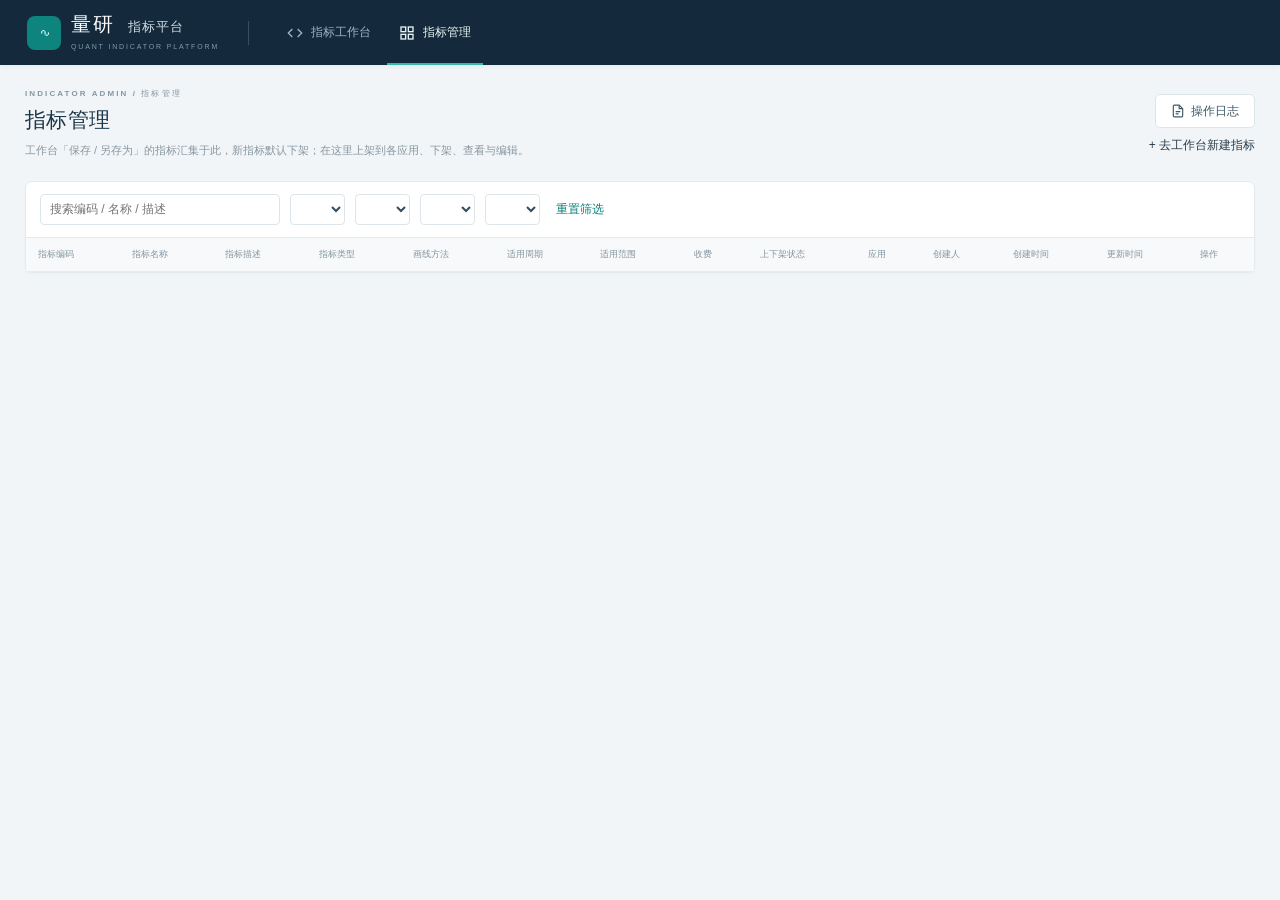
==== commit fd5c478d: "指标管理列表：去掉公式参数列与更新人展示 Co-authored-by: Cursor <cursoragent@cursor.com>" ====
--- a/admin.html
+++ b/admin.html
@@ -6,9 +6,9 @@
     <meta name="theme-color" content="#112639" />
     <title>量研 · 指标管理</title>
     <link rel="stylesheet" href="./styles.css?v=20261112m" />
-    <link rel="stylesheet" href="./platform.css?v=20261119b" />
+    <link rel="stylesheet" href="./platform.css?v=20261120b" />
   </head>
-  <body>
+  <body class="admin-body">
     <header class="topbar">
       <div class="brand">
         <div class="brand-mark" aria-hidden="true">∿</div>
@@ -37,138 +37,79 @@
         >
       </nav>
       <div class="topbar-right">
-        <button type="button" class="text-button" id="btn-reset-demo" title="恢复演示数据" style="color: #8fb1c2">重置演示数据</button>
-        <label class="identity-switch" title="原型演示：切换身份查看不同角色的可用操作">
-          <span>当前身份</span>
-          <select id="identity-select" aria-label="切换演示身份"></select>
-        </label>
+        <div class="user-menu" id="user-menu"></div>
       </div>
     </header>
 
     <main class="admin-main">
-      <div class="page-heading">
+      <div class="page-heading admin-heading">
         <div>
-          <div class="eyebrow">INDICATOR OPS / 指标管理</div>
-          <h1>指标的版本、审核、上架与权限，在这里统一管理。</h1>
-          <p>工作台「提交发布」后的指标汇集于此：审核 → 研发接入云端计算 → 设为生产版本 → 按渠道上架 / 灰度 / 下架。</p>
+          <div class="eyebrow">INDICATOR ADMIN / 指标管理</div>
+          <h1>指标管理</h1>
+          <p>工作台「保存 / 另存为」的指标汇集于此，新指标默认下架；在这里上架到各应用、下架、查看与编辑。</p>
         </div>
         <div class="heading-actions">
-          <a href="./index.html"><button type="button" class="primary">+ 去工作台新建指标</button></a>
+          <button type="button" id="btn-logs"
+            ><svg width="14" height="14" viewBox="0 0 24 24" fill="none" stroke="currentColor" stroke-width="2"><path d="M14 2H6a2 2 0 0 0-2 2v16a2 2 0 0 0 2 2h12a2 2 0 0 0 2-2V8z" /><path d="M14 2v6h6M8 13h8M8 17h5" /></svg>操作日志</button
+          >
+          <a class="btn-link primary" href="./index.html?new=1">+ 去工作台新建指标</a>
         </div>
       </div>
 
-      <div class="hint-banner" id="identity-banner"></div>
-
-      <div class="admin-tabs" role="tablist" aria-label="指标管理">
-        <button type="button" role="tab" data-tab="list" aria-selected="true">指标列表</button>
-        <button type="button" role="tab" data-tab="todo" aria-selected="false">我的待办 <span class="count" id="todo-count">0</span></button>
-        <button type="button" role="tab" data-tab="perm" aria-selected="false">权限管理</button>
-        <button type="button" role="tab" data-tab="logs" aria-selected="false">操作日志</button>
-      </div>
-
-      <!-- 指标列表 -->
-      <section id="pane-list" role="tabpanel">
-        <div class="kpi-row" id="kpi-row"></div>
-        <div class="panel">
-          <div class="filter-bar">
-            <input type="search" id="f-keyword" placeholder="搜索名称 / 编码 / 简介" />
-            <select id="f-status" aria-label="状态"></select>
-            <select id="f-category" aria-label="分类"></select>
-            <select id="f-channel" aria-label="渠道"></select>
-            <label class="check-label"><input type="checkbox" id="f-mine" /> 只看我负责 / 协作的</label>
-            <span class="spacer"></span>
-            <span class="muted small" id="f-summary"></span>
-          </div>
-          <div class="table-scroll" style="border: 0; border-radius: 0">
-            <table class="ind-table">
-              <thead>
-                <tr>
-                  <th>指标</th>
-                  <th>分类</th>
-                  <th>状态</th>
-                  <th>生产版本</th>
-                  <th>最新版本</th>
-                  <th>渠道（App · PC · Web · 小程序 · API）</th>
-                  <th>负责人</th>
-                  <th>更新时间</th>
-                </tr>
-              </thead>
-              <tbody id="ind-tbody"></tbody>
-            </table>
-          </div>
+      <section class="panel admin-panel" aria-label="指标列表">
+        <div class="filter-bar">
+          <input type="search" id="f-keyword" placeholder="搜索编码 / 名称 / 描述" />
+          <select id="f-type" aria-label="指标类型"></select>
+          <select id="f-status" aria-label="上下架状态"></select>
+          <select id="f-app" aria-label="应用"></select>
+          <select id="f-pricing" aria-label="收费"></select>
+          <button type="button" class="text-button" id="f-reset">重置筛选</button>
+          <span class="spacer"></span>
+          <span class="muted small" id="f-summary"></span>
         </div>
-      </section>
-
-      <!-- 待办 -->
-      <section id="pane-todo" role="tabpanel" hidden></section>
-
-      <!-- 权限 -->
-      <section id="pane-perm" role="tabpanel" hidden>
-        <div class="grid-2">
-          <div class="card">
-            <div class="card-head"><h3>平台角色与能力</h3><span class="muted">角色决定「能做什么」，指标级权限决定「能对哪些指标做」</span></div>
-            <div class="table-scroll"><table class="perm-matrix" id="perm-matrix"></table></div>
-          </div>
-          <div class="card">
-            <div class="card-head"><h3>成员</h3><span class="muted">仅平台管理员可调整角色</span></div>
-            <div class="table-scroll"><table id="member-table"></table></div>
-            <div class="card-head" style="margin-top: 16px"><h3>指标级权限规则</h3></div>
-            <ul class="muted small" style="margin: 0; padding-left: 16px; line-height: 2">
-              <li><b>负责人</b>：创建者默认为负责人，可编辑、提交、管理协作者与可见范围、移交负责人。</li>
-              <li><b>编辑协作者</b>：可编辑、保存版本、提交审核；不能改权限。</li>
-              <li><b>只读协作者</b>：可查看源码与版本，不能修改。</li>
-              <li><b>可见范围</b>：仅负责人与协作者 / 本团队 / 平台全员；审核、研发、运营角色因职责可见全部。</li>
-              <li><b>职责分离</b>：提交人不能审核自己的版本；渠道上下架仅发布运营可操作。</li>
-              <li><b>不可变版本</b>：保存后的版本源码不可改，修改须生成新版本；生产版本只能被替换或回滚。</li>
-            </ul>
-          </div>
+        <div class="admin-table-wrap">
+          <table class="admin-table" id="ind-table">
+            <thead>
+              <tr>
+                <th class="col-code">指标编码</th>
+                <th class="col-name">指标名称</th>
+                <th class="col-desc">指标描述</th>
+                <th>指标类型</th>
+                <th>画线方法</th>
+                <th class="col-periods">适用周期</th>
+                <th>适用范围</th>
+                <th>收费</th>
+                <th>上下架状态</th>
+                <th class="col-apps">应用</th>
+                <th>创建人</th>
+                <th class="col-time sortable" data-sort="createdAt">创建时间<i class="sort-ind" aria-hidden="true"></i></th>
+                <th class="col-time sortable" data-sort="updatedAt">更新时间<i class="sort-ind" aria-hidden="true"></i></th>
+                <th class="col-ops">操作</th>
+              </tr>
+            </thead>
+            <tbody id="ind-tbody"></tbody>
+          </table>
         </div>
-      </section>
-
-      <!-- 日志 -->
-      <section id="pane-logs" role="tabpanel" hidden>
-        <div class="panel">
-          <div class="filter-bar">
-            <select id="log-filter-action" aria-label="操作类型"></select>
-            <select id="log-filter-ind" aria-label="指标"></select>
-            <span class="spacer"></span>
-            <span class="muted small">所有状态变更与权限变更均留痕，不可删除</span>
-          </div>
-          <div class="table-scroll" style="border: 0; border-radius: 0">
-            <table>
-              <thead><tr><th>时间</th><th>指标</th><th>操作</th><th>操作人</th><th>详情</th></tr></thead>
-              <tbody id="log-tbody"></tbody>
-            </table>
-          </div>
-        </div>
+        <div class="pager" id="ind-pager"></div>
       </section>
     </main>
 
-    <!-- 指标详情抽屉 -->
-    <div class="detail-overlay" id="detail-overlay" hidden>
-      <aside class="detail-drawer" role="dialog" aria-modal="true" aria-labelledby="detail-title">
-        <div class="detail-head">
-          <div class="detail-head-row">
-            <div>
-              <h2 id="detail-title"></h2>
-              <div class="detail-head-meta" id="detail-meta"></div>
-            </div>
-            <div class="detail-head-actions" id="detail-actions"></div>
-            <button type="button" class="icon-button" id="detail-close" aria-label="关闭">✕</button>
+    <!-- 查看 / 编辑 抽屉 -->
+    <div class="drawer-overlay" id="drawer-overlay" hidden>
+      <aside class="drawer" role="dialog" aria-modal="true" aria-labelledby="drawer-title">
+        <header class="drawer-head">
+          <div>
+            <h2 id="drawer-title"></h2>
+            <div class="drawer-meta" id="drawer-meta"></div>
           </div>
-          <div class="admin-tabs detail-tabs" role="tablist">
-            <button type="button" role="tab" data-dtab="overview" aria-selected="true">概览</button>
-            <button type="button" role="tab" data-dtab="versions" aria-selected="false">版本记录</button>
-            <button type="button" role="tab" data-dtab="channels" aria-selected="false">分发与上下架</button>
-            <button type="button" role="tab" data-dtab="acl" aria-selected="false">权限</button>
-            <button type="button" role="tab" data-dtab="logs" aria-selected="false">操作日志</button>
-          </div>
-        </div>
-        <div class="detail-body" id="detail-body"></div>
+          <button type="button" class="icon-button" id="drawer-close" aria-label="关闭">✕</button>
+        </header>
+        <div class="drawer-body" id="drawer-body"></div>
+        <footer class="drawer-foot" id="drawer-foot"></footer>
       </aside>
     </div>
 
-    <!-- 通用操作弹窗 -->
+    <!-- 上架 / 下架 确认 -->
     <div class="modal-mask" id="act-mask" hidden role="presentation">
       <div class="modal modal-md" role="dialog" aria-labelledby="act-title" aria-modal="true">
         <header class="modal-head">
@@ -183,9 +124,42 @@
       </div>
     </div>
 
+    <!-- 操作日志 -->
+    <div class="modal-mask" id="logs-mask" hidden role="presentation">
+      <div class="modal modal-lg logs-modal" role="dialog" aria-labelledby="logs-title" aria-modal="true">
+        <header class="modal-head logs-head">
+          <div>
+            <h3 id="logs-title">操作日志</h3>
+            <p class="modal-meta">保存、编辑、上下架均留痕</p>
+          </div>
+          <button type="button" class="icon-button" id="logs-close" aria-label="关闭">✕</button>
+        </header>
+        <div class="filter-bar">
+          <input type="search" id="log-keyword" placeholder="搜索编码 / 名称 / 详情" />
+          <select id="log-action" aria-label="操作类型"></select>
+        </div>
+        <div class="modal-body logs-body">
+          <table class="admin-table log-table">
+            <thead>
+              <tr><th class="col-time">时间</th><th>指标编码</th><th>指标名称</th><th>操作</th><th>操作人</th><th>详情</th></tr>
+            </thead>
+            <tbody id="log-tbody"></tbody>
+          </table>
+        </div>
+        <div class="pager" id="log-pager"></div>
+      </div>
+    </div>
+
     <div class="toast-region" id="toast-region" aria-live="polite"></div>
 
-    <script src="./indicator-registry.js?v=20261119b"></script>
-    <script src="./admin.js?v=20261119a"></script>
+    <script src="./tdx-function-catalog.js?v=20261119b"></script>
+    <script src="./tdx-formula-runtime.js?v=20261119b"></script>
+    <script src="./tdx-formula-engine.js?v=20261119c"></script>
+    <script src="./market-data.js?v=20251109"></script>
+    <script src="./chart-render.js?v=20261119b"></script>
+    <script src="./indicator-registry.js?v=20261120d"></script>
+    <script src="./indicator-form.js?v=20261120b"></script>
+    <script src="./user-menu.js?v=20261120b"></script>
+    <script src="./admin.js?v=20261120c"></script>
   </body>
 </html>
